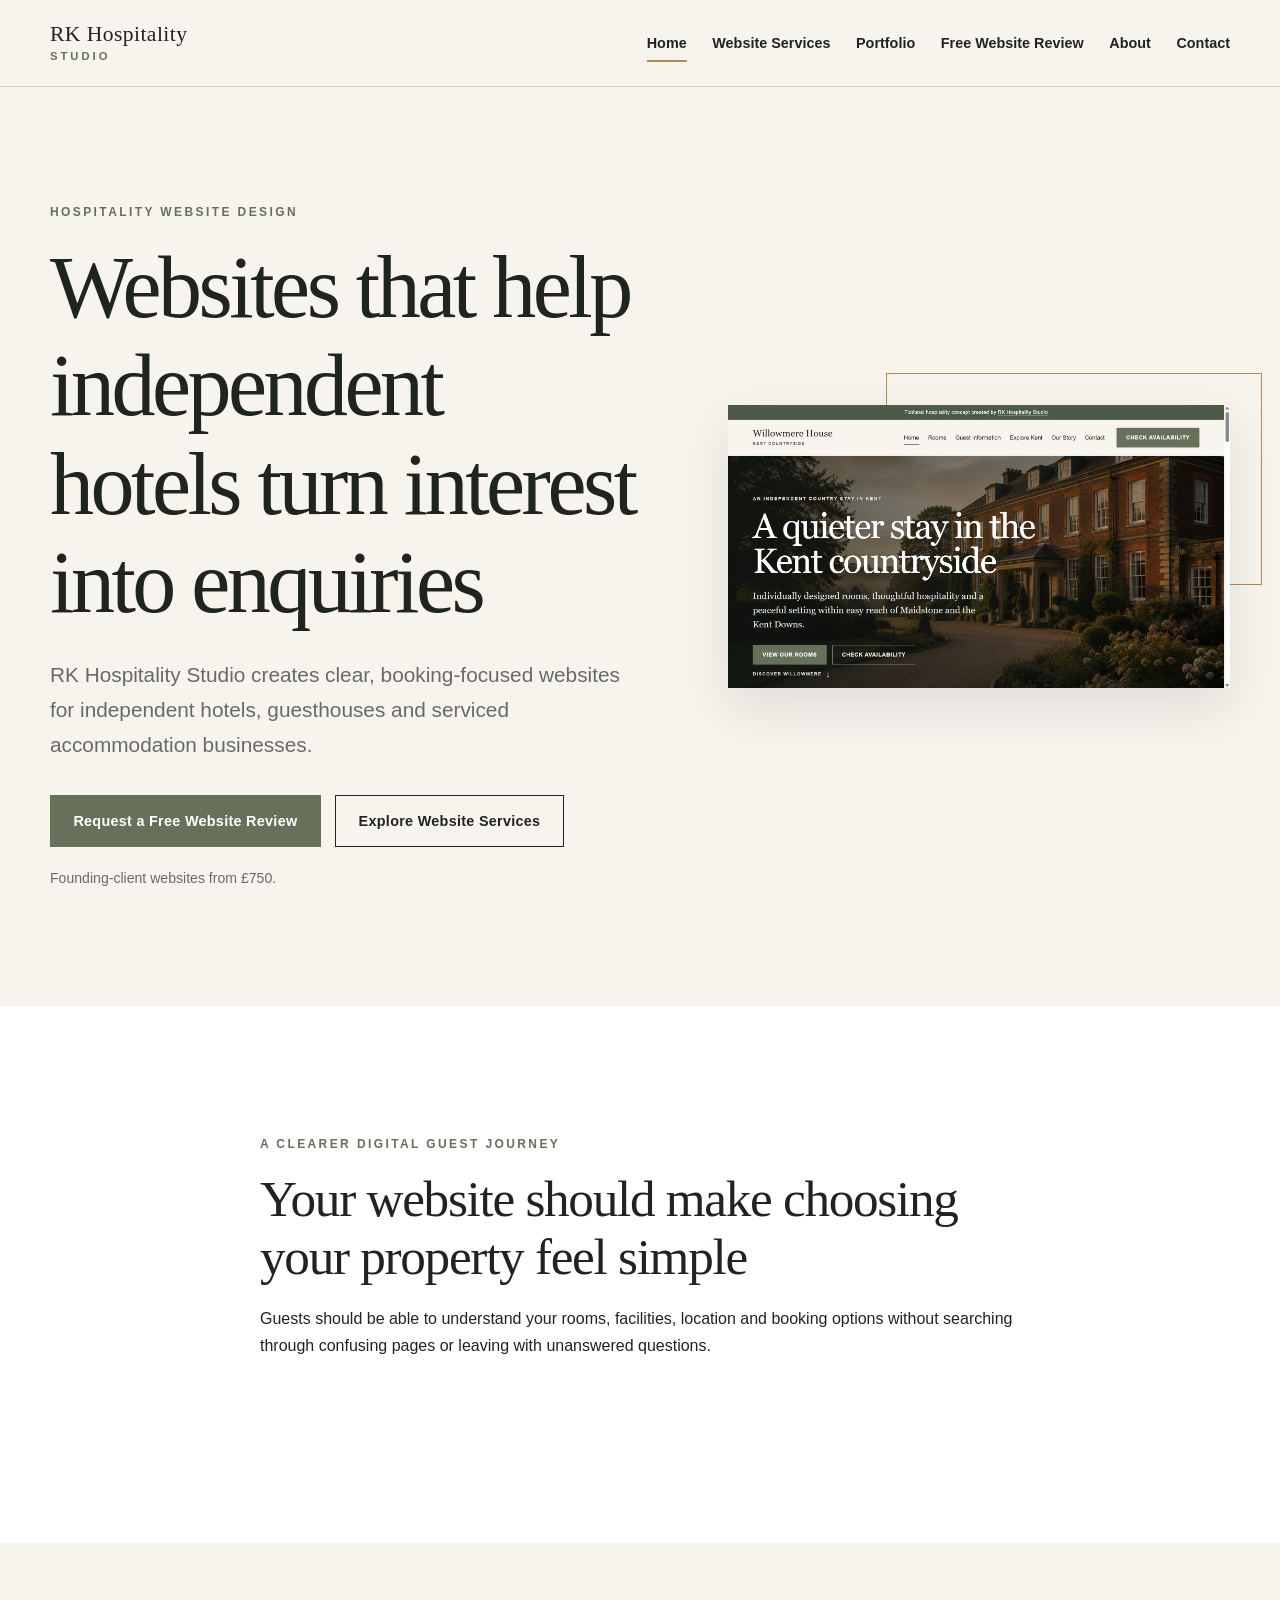
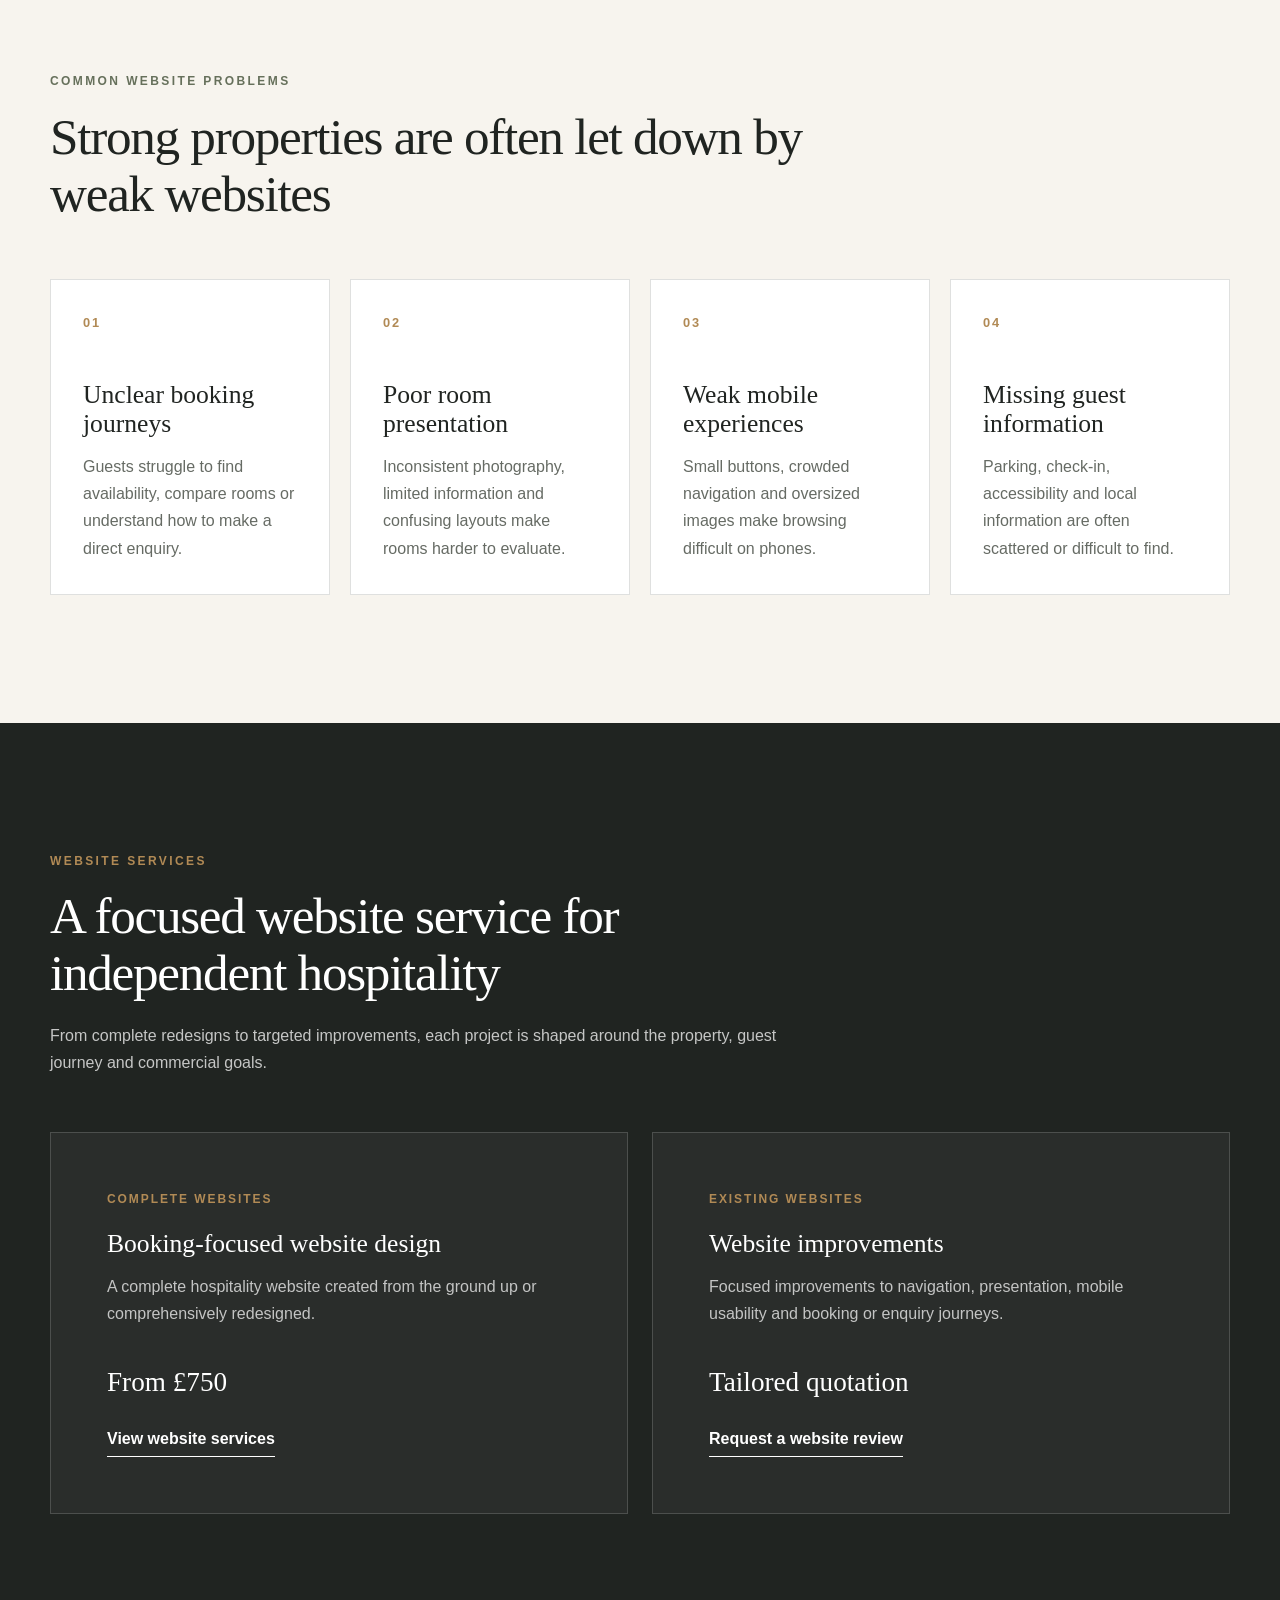
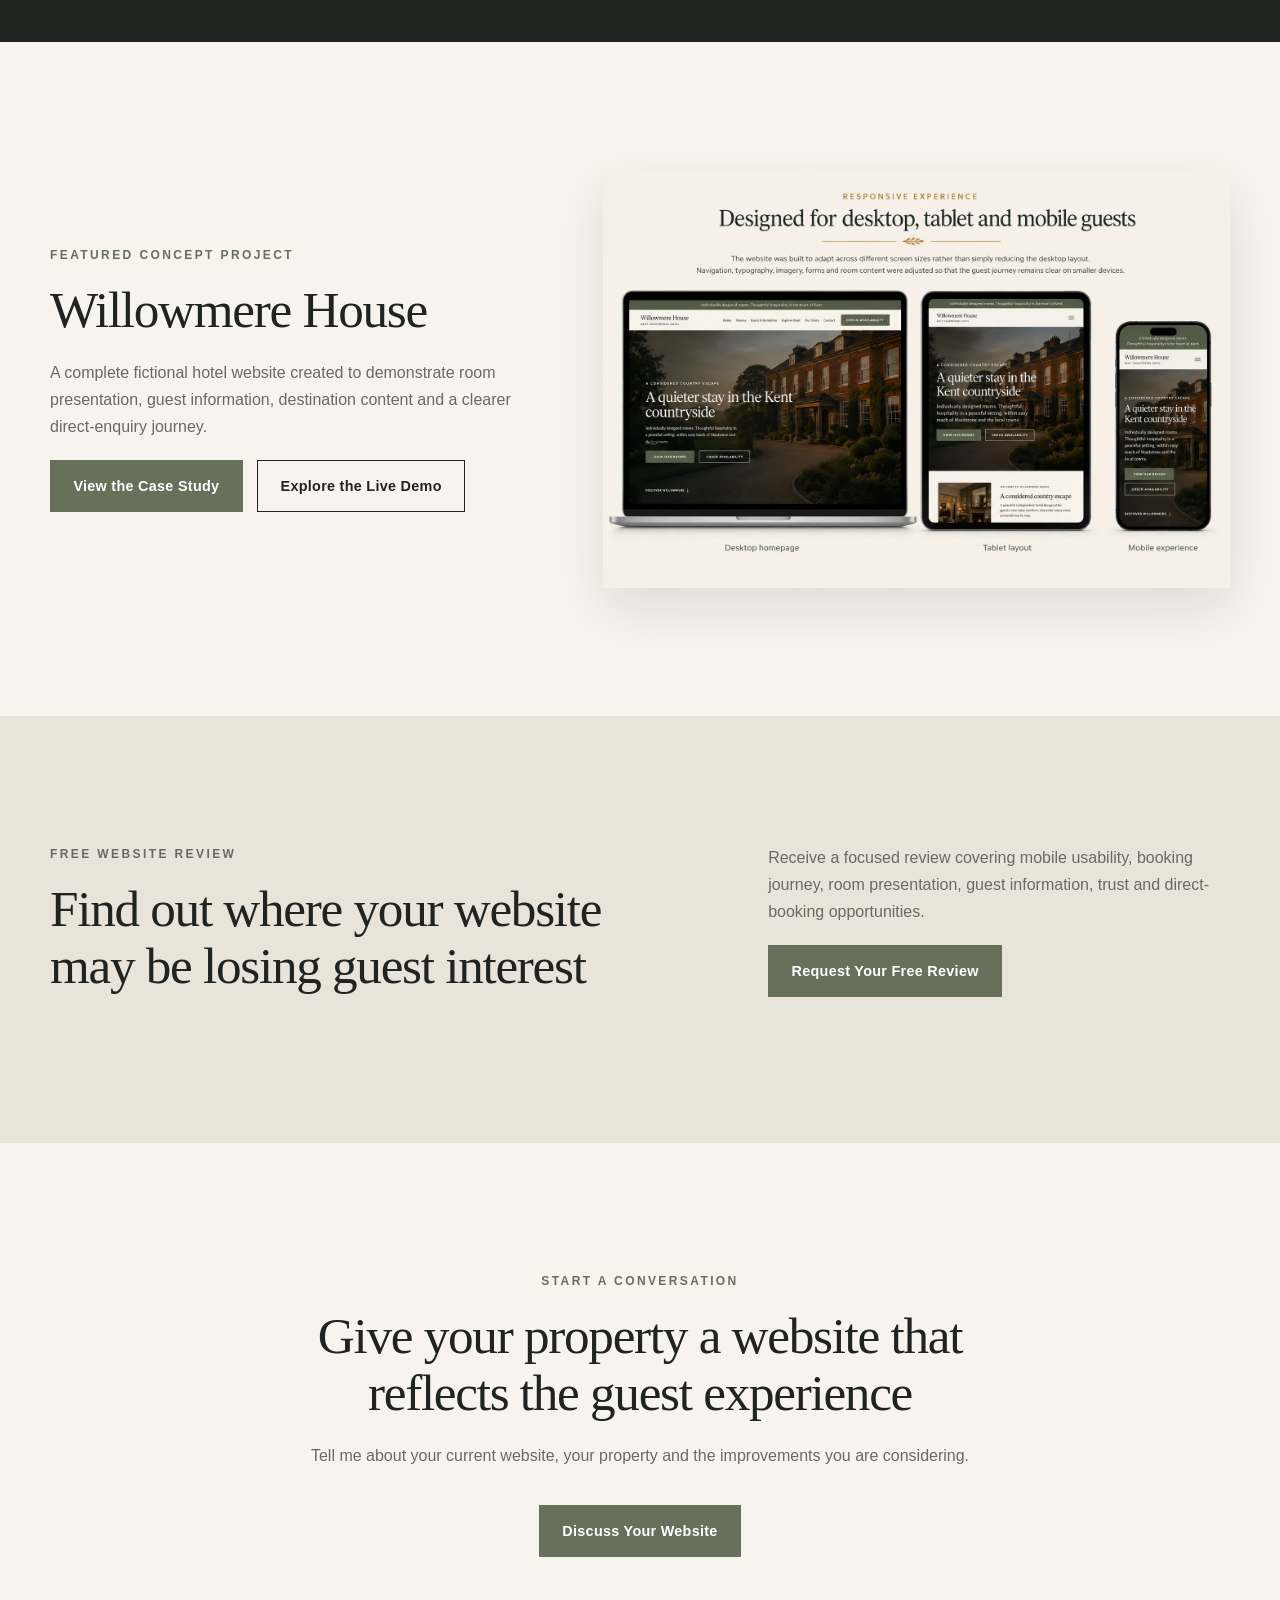
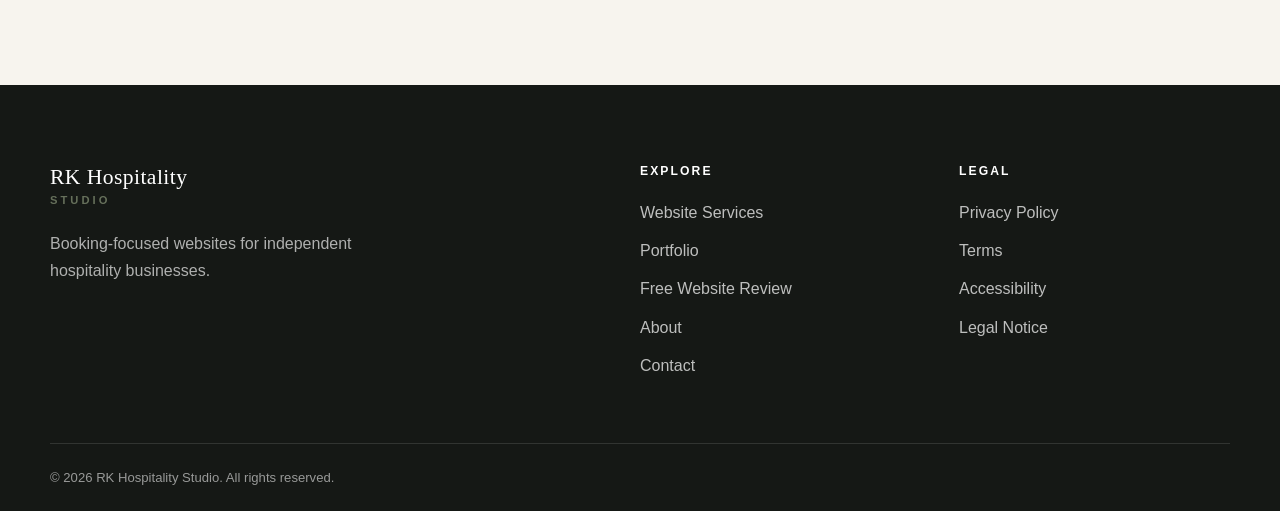
==== index.html @ 581266cf "Initial RK Hospitality Studio website build" ====
<!DOCTYPE html>
<html lang="en-GB">
<head>
    <meta charset="UTF-8">
    <meta
        name="viewport"
        content="width=device-width, initial-scale=1.0"
    >
    <title>
        Hospitality Website Design | RK Hospitality Studio
    </title>
    <meta
        name="description"
        content="Booking-focused website design for independent hotels, guesthouses and serviced accommodation. Hospitality websites from £750."
    >
    <link
        rel="canonical"
        href="https://rkhospitality.studio/"
    >
    <meta property="og:type" content="website">
    <meta
        property="og:title"
        content="Hospitality Website Design | RK Hospitality Studio"
    >
    <meta
        property="og:description"
        content="Booking-focused websites for independent hotels, guesthouses and serviced accommodation."
    >
    <meta
        property="og:url"
        content="https://rkhospitality.studio/"
    >
    <meta
        property="og:site_name"
        content="RK Hospitality Studio"
    >
    <meta
        property="og:image"
        content="https://rkhospitality.studio/images/willowmere-responsive-showcase.webp"
    >
    <meta
        property="og:image:width"
        content="1536"
    >
    <meta
        property="og:image:height"
        content="1024"
    >
    <meta
        property="og:image:alt"
        content="Willowmere House hospitality website displayed across desktop, tablet and mobile devices."
    >
    <meta name="twitter:card" content="summary_large_image">
    <meta
        name="twitter:title"
        content="Hospitality Website Design | RK Hospitality Studio"
    >
    <meta
        name="twitter:description"
        content="Booking-focused websites for independent hotels, guesthouses and serviced accommodation."
    >
    <meta
        name="twitter:image"
        content="https://rkhospitality.studio/images/willowmere-responsive-showcase.webp"
    >
    <script type="application/ld+json">
    {
        "@context": "https://schema.org",
        "@type": "ProfessionalService",
        "@id": "https://rkhospitality.studio/#business",
        "name": "RK Hospitality Studio",
        "url": "https://rkhospitality.studio/",
        "description": "Booking-focused website design for independent hotels, guesthouses and serviced accommodation.",
        "email": "hello@rkhospitality.studio",
        "founder": {
            "@type": "Person",
            "name": "Ryan Kilgariff"
        },
        "areaServed": {
            "@type": "Country",
            "name": "United Kingdom"
        },
        "serviceType": [
            "Hospitality website design",
            "Hospitality website redesign",
            "Website improvements",
            "Website reviews"
        }
    }
    </script>
    <link
        rel="icon"
        href="favicon.svg"
        type="image/svg+xml"
    >
    <link rel="stylesheet" href="css/styles.css">
    <script src="js/main.js" defer></script>
</head>
<body>
    <a class="skip-link" href="#main-content">
        Skip to main content
    </a>
    <header class="site-header">
        <div class="container header-inner">
            <a
                class="brand"
                href="index.html"
                aria-label="RK Hospitality Studio homepage"
            >
                <span class="brand-name">RK Hospitality</span>
                <span class="brand-subtitle">Studio</span>
            </a>
            <button
                class="menu-toggle"
                type="button"
                aria-expanded="false"
                aria-controls="primary-navigation"
                aria-label="Open navigation"
            >
                <span></span>
                <span></span>
                <span></span>
            </button>
            <nav
                class="primary-navigation"
                id="primary-navigation"
                aria-label="Primary navigation"
            >
                <a href="index.html" aria-current="page">Home</a>
                <a href="website-services.html">Website Services</a>
                <a href="portfolio.html">Portfolio</a>
                <a href="free-website-review.html">Free Website Review</a>
                <a href="about.html">About</a>
                <a href="contact.html">Contact</a>
            </nav>
        </div>
    </header>
    <main id="main-content">
        <!-- Hero -->
        <section class="hero">
            <div class="container hero-grid">
                <div class="hero-content">
                    <p class="eyebrow">
                        Hospitality website design
                    </p>
                    <h1>
                        Websites that help independent hotels turn interest into enquiries
                    </h1>
                    <p class="hero-introduction">
                        RK Hospitality Studio creates clear, booking-focused
                        websites for independent hotels, guesthouses and serviced
                        accommodation businesses.
                    </p>
                    <div class="button-group">
                        <a
                            class="button button-primary"
                            href="free-website-review.html"
                        >
                            Request a Free Website Review
                        </a>
                        <a
                            class="button button-secondary"
                            href="website-services.html"
                        >
                            Explore Website Services
                        </a>
                    </div>
                    <p class="hero-note">
                        Founding-client websites from £750.
                    </p>
                </div>
                <div class="hero-visual">
                    <div class="hero-image-frame">
                        <img
                            class="hero-website-image"
                            src="images/willowmere-homepage-desktop.webp"
                            alt="Willowmere House boutique hotel website homepage shown on desktop."
                            width="1440"
                            height="1000"
                            fetchpriority="high"
                            decoding="async"
                        >
                    </div>
                </div>
            </div>
        </section>
        <!-- Positioning -->
        <section class="section section-light">
            <div class="container narrow-container section-heading">
                <p class="eyebrow">
                    A clearer digital guest journey
                </p>
                <h2>
                    Your website should make choosing your property feel simple
                </h2>
                <p>
                    Guests should be able to understand your rooms, facilities,
                    location and booking options without searching through
                    confusing pages or leaving with unanswered questions.
                </p>
            </div>
        </section>
        <!-- Problems -->
        <section class="section">
            <div class="container">
                <div class="section-heading">
                    <p class="eyebrow">Common website problems</p>
                    <h2>
                        Strong properties are often let down by weak websites
                    </h2>
                </div>
                <div class="card-grid">
                    <article class="feature-card">
                        <span class="card-number">01</span>
                        <h3>Unclear booking journeys</h3>
                        <p>
                            Guests struggle to find availability, compare rooms
                            or understand how to make a direct enquiry.
                        </p>
                    </article>
                    <article class="feature-card">
                        <span class="card-number">02</span>
                        <h3>Poor room presentation</h3>
                        <p>
                            Inconsistent photography, limited information and
                            confusing layouts make rooms harder to evaluate.
                        </p>
                    </article>
                    <article class="feature-card">
                        <span class="card-number">03</span>
                        <h3>Weak mobile experiences</h3>
                        <p>
                            Small buttons, crowded navigation and oversized
                            images make browsing difficult on phones.
                        </p>
                    </article>
                    <article class="feature-card">
                        <span class="card-number">04</span>
                        <h3>Missing guest information</h3>
                        <p>
                            Parking, check-in, accessibility and local
                            information are often scattered or difficult to find.
                        </p>
                    </article>
                </div>
            </div>
        </section>
        <!-- Services -->
        <section class="section section-dark">
            <div class="container">
                <div class="section-heading section-heading-light">
                    <p class="eyebrow">Website services</p>
                    <h2>
                        A focused website service for independent hospitality
                    </h2>
                    <p>
                        From complete redesigns to targeted improvements,
                        each project is shaped around the property, guest journey
                        and commercial goals.
                    </p>
                </div>
                <div class="service-grid">
                    <article class="service-card">
                        <p class="service-label">Complete websites</p>
                        <h3>Booking-focused website design</h3>
                        <p>
                            A complete hospitality website created from the
                            ground up or comprehensively redesigned.
                        </p>
                        <p class="price">From £750</p>
                        <a
                            class="text-link"
                            href="website-services.html"
                        >
                            View website services
                        </a>
                    </article>
                    <article class="service-card">
                        <p class="service-label">Existing websites</p>
                        <h3>Website improvements</h3>
                        <p>
                            Focused improvements to navigation, presentation,
                            mobile usability and booking or enquiry journeys.
                        </p>
                        <p class="price">Tailored quotation</p>
                        <a
                            class="text-link"
                            href="free-website-review.html"
                        >
                            Request a website review
                        </a>
                    </article>
                </div>
            </div>
        </section>
        <!-- Portfolio -->
        <section class="section">
            <div class="container portfolio-grid">
                <div class="portfolio-content">
                    <p class="eyebrow">Featured concept project</p>
                    <h2>Willowmere House</h2>
                    <p>
                        A complete fictional hotel website created to demonstrate
                        room presentation, guest information, destination content
                        and a clearer direct-enquiry journey.
                    </p>
                    <div class="button-group">
                        <a
                            class="button button-primary"
                            href="willowmere-house.html"
                        >
                            View the Case Study
                        </a>
                        <a
                            class="button button-secondary"
                            href="https://demo.rkhospitality.studio"
                            target="_blank"
                            rel="noopener"
                        >
                            Explore the Live Demo
                        </a>
                    </div>
                </div>
                <div class="portfolio-visual">
                    <a
                        class="showcase-image-link"
                        href="willowmere-house.html"
                        aria-label="View the Willowmere House case study"
                    >
                        <img
                            class="showcase-image"
                            src="images/willowmere-responsive-showcase.webp"
                            alt="Willowmere House website displayed across desktop, tablet and mobile devices."
                            width="1536"
                            height="1024"
                            loading="lazy"
                            decoding="async"
                        >
                    </a>
                </div>
            </div>
        </section>
        <!-- Free Review -->
        <section class="section section-stone">
            <div class="container review-grid">
                <div>
                    <p class="eyebrow">Free website review</p>

                    <h2>
                        Find out where your website may be losing guest interest
                    </h2>
                </div>
                <div>
                    <p>
                        Receive a focused review covering mobile usability,
                        booking journey, room presentation, guest information,
                        trust and direct-booking opportunities.
                    </p>
                    <a
                        class="button button-primary"
                        href="free-website-review.html"
                    >
                        Request Your Free Review
                    </a>
                </div>
            </div>
        </section>
        <!-- Final CTA -->
        <section class="section final-cta">
            <div class="container narrow-container">
                <p class="eyebrow">Start a conversation</p>
                <h2>
                    Give your property a website that reflects the guest experience
                </h2>
                <p>
                    Tell me about your current website, your property and the
                    improvements you are considering.
                </p>
                <a
                    class="button button-primary"
                    href="contact.html"
                >
                    Discuss Your Website
                </a>
            </div>
        </section>
    </main>
    <footer class="site-footer">
        <div class="container footer-grid">
            <div>
                <a class="brand footer-brand" href="index.html">
                    <span class="brand-name">RK Hospitality</span>
                    <span class="brand-subtitle">Studio</span>
                </a>
                <p class="footer-description">
                    Booking-focused websites for independent hospitality
                    businesses.
                </p>
            </div>
            <div>
                <h2 class="footer-heading">Explore</h2>
                <nav class="footer-navigation" aria-label="Footer navigation">
                    <a href="website-services.html">Website Services</a>
                    <a href="portfolio.html">Portfolio</a>
                    <a href="free-website-review.html">Free Website Review</a>
                    <a href="about.html">About</a>
                    <a href="contact.html">Contact</a>
                </nav>
            </div>
            <div>
                <h2 class="footer-heading">Legal</h2>
                <nav class="footer-navigation" aria-label="Legal navigation">
                    <a href="privacy-policy.html">Privacy Policy</a>
                    <a href="terms.html">Terms</a>
                    <a href="accessibility.html">Accessibility</a>
                    <a href="legal-notice.html">Legal Notice</a>
                </nav>
            </div>
        </div>
        <div class="container footer-bottom">
            <p>
                &copy; <span id="current-year"></span>
                RK Hospitality Studio. All rights reserved.
            </p>
        </div>
    </footer>
</body>
</html>
---- css/styles.css ----
/* --------------------------------------------------
   Design tokens
-------------------------------------------------- */
:root {
    --colour-ivory: #f7f4ee;
    --colour-stone: #e9e4da;
    --colour-charcoal: #202421;
    --colour-charcoal-dark: #151815;
    --colour-olive: #66705b;
    --colour-olive-dark: #4f5847;
    --colour-olive-soft: #8b927e;
    --colour-brass: #b18a55;
    --colour-white: #ffffff;
    --colour-text-muted: #666b64;
    --colour-border: rgba(32, 36, 33, 0.14);
    --font-heading: Georgia, "Times New Roman", serif;
    --font-body: Arial, Helvetica, sans-serif;
    --container-width: 1180px;
    --container-narrow: 760px;
    --shadow-soft: 0 20px 50px rgba(21, 24, 21, 0.1);
    --transition: 180ms ease;
}
/* --------------------------------------------------
   Reset
-------------------------------------------------- */
*,
*::before,
*::after {
    box-sizing: border-box;
}
html {
    scroll-behavior: smooth;
}
body {
    margin: 0;
    background: var(--colour-ivory);
    color: var(--colour-charcoal);
    font-family: var(--font-body);
    font-size: 1rem;
    line-height: 1.7;
}
body.menu-open {
    overflow: hidden;
}
img {
    display: block;
    max-width: 100%;
}
a {
    color: inherit;
}
button,
input,
textarea,
select {
    font: inherit;
}
h1,
h2,
h3,
p {
    margin-top: 0;
}
h1,
h2,
h3 {
    font-family: var(--font-heading);
    font-weight: 400;
    line-height: 1.12;
}
h1 {
    max-width: 800px;
    margin-bottom: 1.5rem;
    font-size: clamp(2.75rem, 7vw, 5.5rem);
    letter-spacing: -0.04em;
}
h2 {
    margin-bottom: 1.25rem;
    font-size: clamp(2.1rem, 4vw, 3.65rem);
    letter-spacing: -0.025em;
}
h3 {
    margin-bottom: 0.9rem;
    font-size: clamp(1.45rem, 2vw, 2rem);
}
p {
    margin-bottom: 1.25rem;
}
:focus-visible {
    outline: 3px solid var(--colour-brass);
    outline-offset: 4px;
}
/* --------------------------------------------------
   Layout
-------------------------------------------------- */
.container {
    width: min(calc(100% - 2.5rem), var(--container-width));
    margin-inline: auto;
}
.narrow-container {
    max-width: var(--container-narrow);
}
.section {
    padding-block: clamp(5rem, 10vw, 9rem);
}
.section-light {
    background: var(--colour-white);
}
.section-stone {
    background: var(--colour-stone);
}
.section-dark {
    background: var(--colour-charcoal);
    color: var(--colour-white);
}
.section-heading {
    max-width: 760px;
    margin-bottom: 3.5rem;
}
.section-heading-light p {
    color: rgba(255, 255, 255, 0.74);
}
/* --------------------------------------------------
   Accessibility
-------------------------------------------------- */
.skip-link {
    position: fixed;
    top: 1rem;
    left: 1rem;
    z-index: 2000;
    padding: 0.8rem 1rem;
    background: var(--colour-charcoal);
    color: var(--colour-white);
    text-decoration: none;
    transform: translateY(-160%);
}
.skip-link:focus {
    transform: translateY(0);
}
/* --------------------------------------------------
   Header
-------------------------------------------------- */
.site-header {
    position: sticky;
    top: 0;
    z-index: 1000;
    border-bottom: 1px solid var(--colour-border);
    background: rgba(247, 244, 238, 0.95);
    backdrop-filter: blur(12px);
}
.header-inner {
    min-height: 86px;
    display: flex;
    align-items: center;
    justify-content: space-between;
    gap: 2rem;
}
.brand {
    display: inline-flex;
    flex-direction: column;
    color: var(--colour-charcoal);
    line-height: 1;
    text-decoration: none;
}
.brand-name {
    font-family: var(--font-heading);
    font-size: 1.35rem;
    letter-spacing: 0.02em;
}
.brand-subtitle {
    margin-top: 0.38rem;
    color: var(--colour-olive);
    font-size: 0.7rem;
    font-weight: 700;
    letter-spacing: 0.27em;
    text-transform: uppercase;
}
.primary-navigation {
    display: flex;
    align-items: center;
    gap: 1.6rem;
}
.primary-navigation a {
    position: relative;
    font-size: 0.9rem;
    font-weight: 700;
    text-decoration: none;
}
.primary-navigation a::after {
    position: absolute;
    right: 0;
    bottom: -0.45rem;
    left: 0;
    height: 2px;
    background: var(--colour-brass);
    content: "";
    transform: scaleX(0);
    transform-origin: right;
    transition: transform var(--transition);
}
.primary-navigation a:hover::after,
.primary-navigation a[aria-current="page"]::after {
    transform: scaleX(1);
    transform-origin: left;
}
.menu-toggle {
    display: none;
    width: 48px;
    height: 48px;
    padding: 0;
    border: 1px solid var(--colour-border);
    background: transparent;
    cursor: pointer;
}
.menu-toggle span {
    display: block;
    width: 22px;
    height: 2px;
    margin: 5px auto;
    background: var(--colour-charcoal);
    transition: transform var(--transition), opacity var(--transition);
}
/* --------------------------------------------------
   Buttons and links
-------------------------------------------------- */
.button-group {
    display: flex;
    flex-wrap: wrap;
    gap: 0.9rem;
}
.button {
    display: inline-flex;
    min-height: 52px;
    align-items: center;
    justify-content: center;
    padding: 0.8rem 1.4rem;
    border: 1px solid transparent;
    font-size: 0.9rem;
    font-weight: 700;
    letter-spacing: 0.02em;
    text-align: center;
    text-decoration: none;
    transition:
        background var(--transition),
        border-color var(--transition),
        color var(--transition),
        transform var(--transition);
}
.button:hover {
    transform: translateY(-2px);
}
.button-primary {
    background: var(--colour-olive);
    color: var(--colour-white);
}
.button-primary:hover {
    background: var(--colour-olive-dark);
}
.button-secondary {
    border-color: var(--colour-charcoal);
    color: var(--colour-charcoal);
}
.button-secondary:hover {
    background: var(--colour-charcoal);
    color: var(--colour-white);
}
.text-link {
    display: inline-flex;
    padding-bottom: 0.2rem;
    border-bottom: 1px solid currentColor;
    font-weight: 700;
    text-decoration: none;
}
/* --------------------------------------------------
   Common components
-------------------------------------------------- */
.eyebrow {
    margin-bottom: 1rem;
    color: var(--colour-olive);
    font-size: 0.75rem;
    font-weight: 700;
    letter-spacing: 0.2em;
    text-transform: uppercase;
}
.section-dark .eyebrow {
    color: var(--colour-brass);
}
/* --------------------------------------------------
   Hero
-------------------------------------------------- */
.hero {
    padding-block: clamp(4rem, 9vw, 8rem);
    overflow: hidden;
}
.hero-grid {
    display: grid;
    grid-template-columns: minmax(0, 1.08fr) minmax(340px, 0.92fr);
    align-items: center;
    gap: clamp(3rem, 7vw, 7rem);
}
.hero-introduction {
    max-width: 680px;
    margin-bottom: 2rem;
    color: var(--colour-text-muted);
    font-size: clamp(1.08rem, 2vw, 1.3rem);
}
.hero-note {
    margin-top: 1.25rem;
    margin-bottom: 0;
    color: var(--colour-text-muted);
    font-size: 0.88rem;
}
.hero-visual {
    position: relative;
}
.hero-visual::before {
    position: absolute;
    top: -2rem;
    right: -2rem;
    width: 75%;
    height: 75%;
    border: 1px solid var(--colour-brass);
    content: "";
}
/* --------------------------------------------------
   Cards
-------------------------------------------------- */
.card-grid {
    display: grid;
    grid-template-columns: repeat(4, minmax(0, 1fr));
    gap: 1.25rem;
}
.feature-card {
    min-height: 290px;
    padding: 2rem;
    border: 1px solid var(--colour-border);
    background: var(--colour-white);
}
.card-number {
    display: block;
    margin-bottom: 3rem;
    color: var(--colour-brass);
    font-size: 0.8rem;
    font-weight: 700;
    letter-spacing: 0.15em;
}
.feature-card p {
    margin-bottom: 0;
    color: var(--colour-text-muted);
}
/* --------------------------------------------------
   Services
-------------------------------------------------- */
.service-grid {
    display: grid;
    grid-template-columns: repeat(2, minmax(0, 1fr));
    gap: 1.5rem;
}
.service-card {
    padding: clamp(2rem, 5vw, 3.5rem);
    border: 1px solid rgba(255, 255, 255, 0.16);
    background: rgba(255, 255, 255, 0.045);
}
.service-card p {
    color: rgba(255, 255, 255, 0.72);
}
.service-label {
    color: var(--colour-brass) !important;
    font-size: 0.75rem;
    font-weight: 700;
    letter-spacing: 0.16em;
    text-transform: uppercase;
}
.service-card .price {
    margin-top: 2rem;
    color: var(--colour-white);
    font-family: var(--font-heading);
    font-size: 1.7rem;
}
.service-card .text-link {
    color: var(--colour-white);
}
/* --------------------------------------------------
   Portfolio
-------------------------------------------------- */
.portfolio-grid {
    display: grid;
    grid-template-columns: 0.85fr 1.15fr;
    align-items: center;
    gap: clamp(3rem, 7vw, 7rem);
}
.portfolio-content p:not(.eyebrow) {
    color: var(--colour-text-muted);
} 
/* --------------------------------------------------
   Review and CTA
-------------------------------------------------- */
.review-grid {
    display: grid;
    grid-template-columns: 1fr 0.75fr;
    align-items: start;
    gap: clamp(3rem, 8vw, 8rem);
}
.review-grid p {
    color: var(--colour-text-muted);
}
.final-cta {
    text-align: center;
}
.final-cta p:not(.eyebrow) {
    color: var(--colour-text-muted);
}
.final-cta .button {
    margin-top: 1rem;
}
/* --------------------------------------------------
   Footer
-------------------------------------------------- */
.site-footer {
    padding-top: 5rem;
    background: var(--colour-charcoal-dark);
    color: var(--colour-white);
}
.footer-grid {
    display: grid;
    grid-template-columns: 1.4fr 0.7fr 0.7fr;
    gap: 3rem;
}
.footer-brand {
    color: var(--colour-white);
}
.footer-description {
    max-width: 360px;
    margin-top: 1.5rem;
    color: rgba(255, 255, 255, 0.66);
}
.footer-heading {
    margin-bottom: 1.25rem;
    font-family: var(--font-body);
    font-size: 0.76rem;
    font-weight: 700;
    letter-spacing: 0.17em;
    text-transform: uppercase;
}
.footer-navigation {
    display: flex;
    flex-direction: column;
    gap: 0.7rem;
}
.footer-navigation a {
    color: rgba(255, 255, 255, 0.72);
    text-decoration: none;
}
.footer-navigation a:hover {
    color: var(--colour-white);
}
.footer-bottom {
    margin-top: 4rem;
    padding-block: 1.4rem;
    border-top: 1px solid rgba(255, 255, 255, 0.12);
}
.footer-bottom p {
    margin: 0;
    color: rgba(255, 255, 255, 0.56);
    font-size: 0.82rem;
}
/* --------------------------------------------------
   Internal page hero
-------------------------------------------------- */
.page-hero {
    padding-block: clamp(5rem, 10vw, 9rem);
    background:
        linear-gradient(
            120deg,
            var(--colour-ivory) 0%,
            var(--colour-ivory) 68%,
            var(--colour-stone) 68%,
            var(--colour-stone) 100%
        );
}
.page-hero-grid {
    display: grid;
    grid-template-columns: minmax(0, 1.15fr) minmax(300px, 0.55fr);
    align-items: center;
    gap: clamp(3rem, 8vw, 8rem);
}
.page-hero-introduction {
    max-width: 720px;
    margin-bottom: 2rem;
    color: var(--colour-text-muted);
    font-size: clamp(1.08rem, 2vw, 1.3rem);
}
.page-hero-panel {
    padding: clamp(2rem, 5vw, 3.5rem);
    border-top: 4px solid var(--colour-brass);
    background: var(--colour-charcoal);
    box-shadow: var(--shadow-soft);
    color: var(--colour-white);
}
.page-hero-panel p {
    color: rgba(255, 255, 255, 0.72);
}
.panel-label {
    margin-bottom: 1.5rem;
    color: var(--colour-brass) !important;
    font-size: 0.75rem;
    font-weight: 700;
    letter-spacing: 0.17em;
    text-transform: uppercase;
}
.panel-price {
    margin-bottom: 1.3rem;
    color: var(--colour-white) !important;
    font-family: var(--font-heading);
    font-size: clamp(2.8rem, 6vw, 4.5rem);
    line-height: 1;
}
/* --------------------------------------------------
   Service detail cards
-------------------------------------------------- */
.service-detail-grid {
    display: grid;
    grid-template-columns: repeat(3, minmax(0, 1fr));
    gap: 1.25rem;
}
.service-detail-card {
    min-height: 310px;
    padding: 2rem;
    border: 1px solid var(--colour-border);
    background: var(--colour-ivory);
}
.service-detail-card p {
    margin-bottom: 0;
    color: var(--colour-text-muted);
}
/* --------------------------------------------------
   Two-column content
-------------------------------------------------- */
.two-column-layout {
    display: grid;
    grid-template-columns: minmax(0, 0.85fr) minmax(0, 1.15fr);
    align-items: start;
    gap: clamp(3rem, 8vw, 8rem);
}
/* --------------------------------------------------
   Check list
-------------------------------------------------- */
.check-list {
    border-top: 1px solid var(--colour-border);
}
.check-list-item {
    display: grid;
    grid-template-columns: 32px 1fr;
    gap: 1rem;
    padding-block: 1.15rem;
    border-bottom: 1px solid var(--colour-border);
}
.check-list-item span {
    color: var(--colour-olive);
    font-weight: 700;
}
.check-list-item p {
    margin: 0;
}
/* --------------------------------------------------
   Website improvements
-------------------------------------------------- */
.improvement-panel {
    padding: clamp(2rem, 5vw, 3.5rem);
    background: var(--colour-white);
    box-shadow: var(--shadow-soft);
}
.plain-list {
    margin: 1.5rem 0;
    padding-left: 1.25rem;
}
.plain-list li {
    margin-bottom: 0.75rem;
}
.small-note {
    margin-bottom: 0;
    color: var(--colour-text-muted);
    font-size: 0.9rem;
}
/* --------------------------------------------------
   Additional services
-------------------------------------------------- */
.additional-services-grid {
    display: grid;
    grid-template-columns: repeat(2, minmax(0, 1fr));
    gap: 1rem;
}
.additional-services-grid article {
    padding: 1.75rem;
    border: 1px solid rgba(255, 255, 255, 0.14);
    background: rgba(255, 255, 255, 0.04);
}
.additional-services-grid h3 {
    font-size: 1.45rem;
}
.additional-services-grid p {
    margin-bottom: 0;
    color: rgba(255, 255, 255, 0.7);
}
/* --------------------------------------------------
   Process
-------------------------------------------------- */
.process-grid {
    display: grid;
    grid-template-columns: repeat(5, minmax(0, 1fr));
    gap: 1px;
    background: var(--colour-border);
}
.process-step {
    min-height: 300px;
    padding: 2rem 1.5rem;
    background: var(--colour-ivory);
}
.process-number {
    display: block;
    margin-bottom: 3rem;
    color: var(--colour-brass);
    font-size: 0.78rem;
    font-weight: 700;
    letter-spacing: 0.15em;
}
.process-step p {
    margin-bottom: 0;
    color: var(--colour-text-muted);
}
/* --------------------------------------------------
   Portfolio page
-------------------------------------------------- */
.portfolio-page-hero {
    text-align: center;
}
.featured-project {
    display: grid;
    grid-template-columns: minmax(0, 1.15fr) minmax(360px, 0.85fr);
    align-items: center;
    gap: clamp(3rem, 7vw, 7rem);
}
.featured-project-summary {
    color: var(--colour-charcoal);
    font-family: var(--font-heading);
    font-size: 1.45rem;
    line-height: 1.45;
}
.featured-project-content > p:not(.eyebrow):not(.featured-project-summary) {
    color: var(--colour-text-muted);
}
.project-details {
    margin-block: 2.5rem;
    border-top: 1px solid var(--colour-border);
}
.project-details > div {
    display: grid;
    grid-template-columns: 130px 1fr;
    gap: 1rem;
    padding-block: 1rem;
    border-bottom: 1px solid var(--colour-border);
}
.project-details span {
    color: var(--colour-text-muted);
    font-size: 0.78rem;
    font-weight: 700;
    letter-spacing: 0.08em;
    text-transform: uppercase;
}
.project-details p {
    margin: 0;
}
.portfolio-feature-grid {
    display: grid;
    grid-template-columns: repeat(4, minmax(0, 1fr));
    gap: 1.25rem;
}
.portfolio-feature-grid article {
    min-height: 290px;
    padding: 2rem;
    border: 1px solid var(--colour-border);
    background: var(--colour-white);
}
.portfolio-feature-grid p {
    margin-bottom: 0;
    color: var(--colour-text-muted);
}
.portfolio-development,
.portfolio-cta {
    display: grid;
    grid-template-columns: minmax(0, 0.9fr) minmax(0, 1.1fr);
    gap: clamp(3rem, 8vw, 8rem);
}
.portfolio-development p {
    color: var(--colour-text-muted);
}
.portfolio-cta {
    align-items: center;
}
.portfolio-cta p:not(.eyebrow) {
    color: rgba(255, 255, 255, 0.72);
}
.button-light {
    border-color: rgba(255, 255, 255, 0.7);
    color: var(--colour-white);
}
.button-light:hover {
    background: var(--colour-white);
    color: var(--colour-charcoal);
}
/* --------------------------------------------------
   Willowmere House case study
-------------------------------------------------- */
.case-study-hero {
    padding-block: clamp(5rem, 10vw, 9rem);
    background:
        linear-gradient(
            120deg,
            var(--colour-ivory) 0%,
            var(--colour-ivory) 70%,
            var(--colour-stone) 70%,
            var(--colour-stone) 100%
        );
}
.case-study-hero-grid {
    display: grid;
    grid-template-columns: minmax(0, 1.1fr) minmax(320px, 0.6fr);
    align-items: center;
    gap: clamp(3rem, 8vw, 8rem);
}
.case-study-introduction {
    max-width: 720px;
    margin-bottom: 2rem;
    color: var(--colour-text-muted);
    font-size: clamp(1.1rem, 2vw, 1.35rem);
}
.case-study-summary {
    padding: clamp(2rem, 5vw, 3.5rem);
    border-top: 4px solid var(--colour-brass);
    background: var(--colour-charcoal);
    box-shadow: var(--shadow-soft);
    color: var(--colour-white);
}
.case-study-summary > div {
    padding-block: 1rem;
    border-bottom: 1px solid rgba(255, 255, 255, 0.14);
}
.case-study-summary > div:last-child {
    border-bottom: 0;
}
.case-study-summary span {
    display: block;
    margin-bottom: 0.35rem;
    color: var(--colour-brass);
    font-size: 0.72rem;
    font-weight: 700;
    letter-spacing: 0.13em;
    text-transform: uppercase;
}
.case-study-summary p {
    margin: 0;
    color: rgba(255, 255, 255, 0.78);
}
.case-study-showcase-placeholder {
    min-height: 680px;
    display: grid;
    place-items: center;
    padding: 2rem;
    background:
        linear-gradient(
            145deg,
            rgba(102, 112, 91, 0.82),
            rgba(32, 36, 33, 0.96)
        );
    box-shadow: var(--shadow-soft);
    color: rgba(255, 255, 255, 0.82);
    text-align: center;
}
.case-study-two-column {
    display: grid;
    grid-template-columns: minmax(0, 0.85fr) minmax(0, 1.15fr);
    gap: clamp(3rem, 8vw, 8rem);
}
.case-study-two-column p {
    color: var(--colour-text-muted);
}
.section-dark .case-study-two-column p {
    color: rgba(255, 255, 255, 0.72);
}
.case-study-list {
    border-top: 1px solid var(--colour-border);
}
.case-study-list > div {
    display: grid;
    grid-template-columns: 42px 1fr;
    gap: 1rem;
    padding-block: 1.2rem;
    border-bottom: 1px solid var(--colour-border);
}
.case-study-list span {
    color: var(--colour-brass);
    font-size: 0.8rem;
    font-weight: 700;
}
.case-study-list p {
    margin: 0;
}
.case-study-card-grid {
    display: grid;
    grid-template-columns: repeat(3, minmax(0, 1fr));
    gap: 1.25rem;
}
.case-study-card-grid article {
    min-height: 300px;
    padding: 2rem;
    border: 1px solid var(--colour-border);
    background: var(--colour-white);
}
.case-study-card-grid p {
    margin-bottom: 0;
    color: var(--colour-text-muted);
}
.journey-grid {
    display: grid;
    grid-template-columns: repeat(4, minmax(0, 1fr));
    gap: 1px;
    background: rgba(255, 255, 255, 0.14);
}
.journey-grid article {
    min-height: 280px;
    padding: 2rem;
    background: var(--colour-charcoal);
}
.journey-grid span {
    display: block;
    margin-bottom: 3rem;
    color: var(--colour-brass);
    font-size: 0.8rem;
    font-weight: 700;
}
.journey-grid p {
    margin-bottom: 0;
    color: rgba(255, 255, 255, 0.7);
}
.website-structure-list {
    border-top: 1px solid var(--colour-border);
}
.website-structure-list > div {
    display: grid;
    grid-template-columns: 170px 1fr;
    gap: 1rem;
    padding-block: 1.2rem;
    border-bottom: 1px solid var(--colour-border);
}
.website-structure-list span {
    font-family: var(--font-heading);
    font-size: 1.25rem;
}
.website-structure-list p {
    margin: 0;
}
.case-study-feature-grid {
    display: grid;
    grid-template-columns: minmax(0, 1.1fr) minmax(0, 0.9fr);
    align-items: center;
    gap: clamp(3rem, 8vw, 8rem);
}
.case-study-feature-reverse {
    grid-template-columns: minmax(0, 0.9fr) minmax(0, 1.1fr);
}
.case-study-feature-grid p:not(.eyebrow) {
    color: var(--colour-text-muted);
}
.responsive-feature-grid {
    display: grid;
    grid-template-columns: repeat(4, minmax(0, 1fr));
    gap: 1.25rem;
    margin-top: 2rem;
}
.responsive-feature-grid article {
    padding: 1.75rem;
    border: 1px solid var(--colour-border);
    background: var(--colour-white);
}
.responsive-feature-grid h3 {
    font-size: 1.35rem;
}
.responsive-feature-grid p {
    margin-bottom: 0;
    color: var(--colour-text-muted);
}
.outcome-grid {
    display: grid;
    grid-template-columns: repeat(4, minmax(0, 1fr));
    gap: 1.25rem;
}
.outcome-grid article {
    padding: 2rem;
    border-top: 3px solid var(--colour-brass);
    background: var(--colour-white);
}
.outcome-grid strong {
    display: block;
    margin-bottom: 1rem;
    font-family: var(--font-heading);
    font-size: clamp(2.5rem, 5vw, 4.5rem);
    font-weight: 400;
}
.outcome-grid p {
    margin: 0;
    color: var(--colour-text-muted);
}
.concept-disclaimer {
    text-align: center;
}
.concept-disclaimer p:not(.eyebrow) {
    color: var(--colour-text-muted);
}
.case-study-final-cta {
    display: grid;
    grid-template-columns: minmax(0, 1fr) auto;
    align-items: center;
    gap: clamp(3rem, 8vw, 8rem);
}
.case-study-final-cta p:not(.eyebrow) {
    color: rgba(255, 255, 255, 0.72);
}
/* --------------------------------------------------
   Free website review page
-------------------------------------------------- */
.review-page-hero {
    padding-block: clamp(5rem, 10vw, 9rem);
    background:
        linear-gradient(
            120deg,
            var(--colour-ivory) 0%,
            var(--colour-ivory) 69%,
            var(--colour-stone) 69%,
            var(--colour-stone) 100%
        );
}
.review-page-hero-grid {
    display: grid;
    grid-template-columns: minmax(0, 1.1fr) minmax(320px, 0.65fr);
    align-items: center;
    gap: clamp(3rem, 8vw, 8rem);
}
.review-page-introduction {
    max-width: 720px;
    margin-bottom: 2rem;
    color: var(--colour-text-muted);
    font-size: clamp(1.1rem, 2vw, 1.35rem);
}
.review-benefit-list {
    display: flex;
    flex-wrap: wrap;
    gap: 1rem 1.5rem;
}
.review-benefit-list > div {
    display: flex;
    align-items: center;
    gap: 0.6rem;
}
.review-benefit-list span {
    color: var(--colour-olive);
    font-weight: 700;
}
.review-benefit-list p {
    margin: 0;
    color: var(--colour-text-muted);
    font-size: 0.9rem;
}
.review-hero-panel {
    padding: clamp(2rem, 5vw, 3.5rem);
    border-top: 4px solid var(--colour-brass);
    background: var(--colour-charcoal);
    box-shadow: var(--shadow-soft);
    color: var(--colour-white);
}
.review-hero-panel h2 {
    font-size: clamp(2rem, 4vw, 3rem);
}
.review-hero-panel p:not(.panel-label) {
    color: rgba(255, 255, 255, 0.72);
}
.review-area-grid {
    display: grid;
    grid-template-columns: repeat(3, minmax(0, 1fr));
    gap: 1.25rem;
}
.review-area-grid article {
    min-height: 310px;
    padding: 2rem;
    border: 1px solid var(--colour-border);
    background: var(--colour-ivory);
}
.review-area-grid p {
    margin-bottom: 0;
    color: var(--colour-text-muted);
}
.review-delivery-grid {
    display: grid;
    grid-template-columns: minmax(0, 0.8fr) minmax(0, 1.2fr);
    gap: clamp(3rem, 8vw, 8rem);
}
.review-delivery-grid > div:first-child p:not(.eyebrow) {
    color: var(--colour-text-muted);
}
.review-delivery-list {
    border-top: 1px solid var(--colour-border);
}
.review-delivery-list > div {
    display: grid;
    grid-template-columns: 42px 1fr;
    gap: 1rem;
    padding-block: 1.4rem;
    border-bottom: 1px solid var(--colour-border);
}
.review-delivery-list > div > span {
    color: var(--colour-brass);
    font-size: 0.8rem;
    font-weight: 700;
}
.review-delivery-list h3 {
    margin-bottom: 0.4rem;
    font-size: 1.45rem;
}
.review-delivery-list p {
    margin: 0;
    color: var(--colour-text-muted);
}
.review-audience-grid {
    display: grid;
    grid-template-columns: repeat(4, minmax(0, 1fr));
    gap: 1.25rem;
}
.review-audience-grid article {
    padding: 2rem;
    border-top: 3px solid var(--colour-brass);
    background: var(--colour-white);
}
.review-audience-grid p {
    margin-bottom: 0;
    color: var(--colour-text-muted);
}
.review-process-grid {
    display: grid;
    grid-template-columns: repeat(4, minmax(0, 1fr));
    gap: 1px;
    background: rgba(255, 255, 255, 0.14);
}
.review-process-grid article {
    min-height: 300px;
    padding: 2rem;
    background: var(--colour-charcoal);
}
.review-process-grid span {
    display: block;
    margin-bottom: 3rem;
    color: var(--colour-brass);
    font-size: 0.8rem;
    font-weight: 700;
}
.review-process-grid p {
    margin-bottom: 0;
    color: rgba(255, 255, 255, 0.7);
}
/* --------------------------------------------------
   Forms
-------------------------------------------------- */
.review-form-grid {
    display: grid;
    grid-template-columns: minmax(0, 0.72fr) minmax(0, 1.28fr);
    align-items: start;
    gap: clamp(3rem, 8vw, 8rem);
}
.review-form-introduction > p:not(.eyebrow),
.form-assurance p {
    color: var(--colour-text-muted);
}
.form-assurance {
    margin-top: 2rem;
    padding: 1.5rem;
    border-left: 3px solid var(--colour-brass);
    background: var(--colour-stone);
}
.form-assurance p {
    margin-bottom: 0.5rem;
}
.form-assurance a {
    font-weight: 700;
}
.website-form {
    padding: clamp(2rem, 5vw, 3.5rem);
    background: var(--colour-white);
    box-shadow: var(--shadow-soft);
}
.form-row {
    display: grid;
    grid-template-columns: repeat(2, minmax(0, 1fr));
    gap: 1.25rem;
}
.form-field {
    margin-bottom: 1.4rem;
}
.form-field label {
    display: block;
    margin-bottom: 0.5rem;
    font-size: 0.9rem;
    font-weight: 700;
}
.form-field input,
.form-field textarea,
.form-field select {
    width: 100%;
    border: 1px solid var(--colour-border);
    border-radius: 0;
    background: var(--colour-ivory);
    color: var(--colour-charcoal);
}
.form-field input,
.form-field select {
    min-height: 52px;
    padding: 0.75rem 0.9rem;
}
.form-field textarea {
    min-height: 160px;
    padding: 0.9rem;
    resize: vertical;
}
.form-field input:focus,
.form-field textarea:focus,
.form-field select:focus {
    border-color: var(--colour-olive);
    outline: 3px solid rgba(102, 112, 91, 0.18);
}
.checkbox-field {
    display: grid;
    grid-template-columns: 22px 1fr;
    align-items: start;
    gap: 0.75rem;
}
.checkbox-field input {
    width: 18px;
    height: 18px;
    min-height: auto;
    margin-top: 0.2rem;
}
.checkbox-field label {
    margin: 0;
    color: var(--colour-text-muted);
    font-size: 0.86rem;
    font-weight: 400;
}
.form-status {
    min-height: 1.5rem;
    margin-top: 1rem;
    margin-bottom: 0;
    color: var(--colour-olive-dark);
    font-weight: 700;
}
/* --------------------------------------------------
   About page
-------------------------------------------------- */
.about-hero {
    padding-block: clamp(5rem, 10vw, 9rem);
    overflow: hidden;
}
.about-hero-grid {
    display: grid;
    grid-template-columns: minmax(0, 1.05fr) minmax(340px, 0.95fr);
    align-items: center;
    gap: clamp(3rem, 8vw, 8rem);
}
.about-hero-introduction {
    max-width: 720px;
    margin-bottom: 2rem;
    color: var(--colour-text-muted);
    font-size: clamp(1.1rem, 2vw, 1.35rem);
}
.about-hero-visual {
    position: relative;
}
.about-hero-visual::before {
    position: absolute;
    top: -2rem;
    right: -2rem;
    width: 75%;
    height: 75%;
    border: 1px solid var(--colour-brass);
    content: "";
}
.about-image-placeholder,
.founder-image-placeholder {
    position: relative;
    z-index: 1;
    min-height: 560px;
    display: grid;
    place-items: center;
    padding: 2rem;
    background:
        linear-gradient(
            145deg,
            rgba(102, 112, 91, 0.82),
            rgba(32, 36, 33, 0.96)
        );
    box-shadow: var(--shadow-soft);
    color: rgba(255, 255, 255, 0.82);
    text-align: center;
}
.about-introduction-grid,
.principles-grid,
.current-stage-grid {
    display: grid;
    grid-template-columns: minmax(0, 0.85fr) minmax(0, 1.15fr);
    gap: clamp(3rem, 8vw, 8rem);
}
.about-introduction-grid p,
.principles-grid > div:first-child p:not(.eyebrow),
.current-stage-grid p {
    color: var(--colour-text-muted);
}
.founder-grid {
    display: grid;
    grid-template-columns: minmax(320px, 0.85fr) minmax(0, 1.15fr);
    align-items: center;
    gap: clamp(3rem, 8vw, 8rem);
}
.founder-image-placeholder {
    min-height: 620px;
    background:
        linear-gradient(
            145deg,
            rgba(177, 138, 85, 0.68),
            rgba(32, 36, 33, 0.96)
        );
}
.founder-introduction {
    color: var(--colour-charcoal);
    font-family: var(--font-heading);
    font-size: 1.45rem;
}
.founder-content p:not(.eyebrow):not(.founder-introduction) {
    color: var(--colour-text-muted);
}
.hospitality-focus-grid {
    display: grid;
    grid-template-columns: repeat(4, minmax(0, 1fr));
    gap: 1.25rem;
}
.hospitality-focus-grid article {
    min-height: 300px;
    padding: 2rem;
    border: 1px solid var(--colour-border);
    background: var(--colour-white);
}
.hospitality-focus-grid p {
    margin-bottom: 0;
    color: var(--colour-text-muted);
}
.approach-grid {
    display: grid;
    grid-template-columns: repeat(4, minmax(0, 1fr));
    gap: 1px;
    background: rgba(255, 255, 255, 0.14);
}
.approach-grid article {
    min-height: 290px;
    padding: 2rem;
    background: var(--colour-charcoal);
}
.approach-grid span {
    display: block;
    margin-bottom: 3rem;
    color: var(--colour-brass);
    font-size: 0.8rem;
    font-weight: 700;
}
.approach-grid p {
    margin-bottom: 0;
    color: rgba(255, 255, 255, 0.7);
}
.principles-list {
    border-top: 1px solid var(--colour-border);
}
.principles-list > div {
    padding-block: 1.4rem;
    border-bottom: 1px solid var(--colour-border);
}
.principles-list h3 {
    margin-bottom: 0.5rem;
    font-size: 1.45rem;
}
.principles-list p {
    margin: 0;
    color: var(--colour-text-muted);
}
.about-cta-buttons {
    justify-content: center;
}
/* --------------------------------------------------
   Contact page
-------------------------------------------------- */
.contact-hero {
    padding-block: clamp(5rem, 10vw, 9rem);
    background:
        linear-gradient(
            120deg,
            var(--colour-ivory) 0%,
            var(--colour-ivory) 69%,
            var(--colour-stone) 69%,
            var(--colour-stone) 100%
        );
}
.contact-hero-grid {
    display: grid;
    grid-template-columns: minmax(0, 1.1fr) minmax(320px, 0.65fr);
    align-items: center;
    gap: clamp(3rem, 8vw, 8rem);
}
.contact-hero-introduction {
    max-width: 720px;
    color: var(--colour-text-muted);
    font-size: clamp(1.1rem, 2vw, 1.35rem);
}
.contact-hero-panel {
    padding: clamp(2rem, 5vw, 3.5rem);
    border-top: 4px solid var(--colour-brass);
    background: var(--colour-charcoal);
    box-shadow: var(--shadow-soft);
    color: var(--colour-white);
}
.contact-hero-panel h2 {
    font-size: clamp(2rem, 4vw, 3rem);
}
.contact-hero-panel p:not(.panel-label) {
    color: rgba(255, 255, 255, 0.72);
}
.contact-email-link {
    display: inline-block;
    margin-top: 0.5rem;
    color: var(--colour-white);
    font-weight: 700;
    overflow-wrap: anywhere;
}
.contact-form-grid {
    display: grid;
    grid-template-columns: minmax(0, 0.72fr) minmax(0, 1.28fr);
    align-items: start;
    gap: clamp(3rem, 8vw, 8rem);
}
.contact-form-introduction > p:not(.eyebrow) {
    color: var(--colour-text-muted);
}
.contact-information-panel {
    margin-top: 2rem;
    border-top: 1px solid var(--colour-border);
}
.contact-information-panel > div {
    padding-block: 1.3rem;
    border-bottom: 1px solid var(--colour-border);
}
.contact-information-panel span {
    display: block;
    margin-bottom: 0.4rem;
    color: var(--colour-olive);
    font-size: 0.75rem;
    font-weight: 700;
    letter-spacing: 0.12em;
    text-transform: uppercase;
}
.contact-information-panel p {
    margin: 0;
    color: var(--colour-text-muted);
}
.optional-label {
    color: var(--colour-text-muted);
    font-size: 0.8rem;
    font-weight: 400;
}
.contact-options-grid {
    display: grid;
    grid-template-columns: repeat(2, minmax(0, 1fr));
    gap: 1.5rem;
}
.contact-options-grid article {
    padding: clamp(2rem, 5vw, 3.5rem);
    background: var(--colour-white);
}
.contact-options-grid p:not(.eyebrow) {
    color: var(--colour-text-muted);
}
/* --------------------------------------------------
   Legal and information pages
-------------------------------------------------- */
.legal-page-hero {
    padding-block: clamp(5rem, 10vw, 8rem);
    background: var(--colour-stone);
}
.legal-page-hero h1 {
    margin-bottom: 1.25rem;
}
.legal-page-introduction {
    max-width: 720px;
    color: var(--colour-text-muted);
    font-size: clamp(1.1rem, 2vw, 1.3rem);
}
.legal-updated {
    margin-top: 2rem;
    margin-bottom: 0;
    color: var(--colour-text-muted);
    font-size: 0.85rem;
}
.legal-layout {
    display: grid;
    grid-template-columns: 240px minmax(0, 760px);
    align-items: start;
    justify-content: space-between;
    gap: clamp(3rem, 8vw, 8rem);
}
.legal-navigation-panel {
    position: sticky;
    top: 120px;
    padding: 1.5rem;
    border-top: 3px solid var(--colour-brass);
    background: var(--colour-ivory);
}
.legal-navigation-title {
    margin-bottom: 1rem;
    color: var(--colour-olive);
    font-size: 0.75rem;
    font-weight: 700;
    letter-spacing: 0.14em;
    text-transform: uppercase;
}
.legal-navigation-panel nav {
    display: flex;
    flex-direction: column;
    gap: 0.7rem;
}
.legal-navigation-panel a {
    color: var(--colour-text-muted);
    font-size: 0.9rem;
    text-decoration: none;
}
.legal-navigation-panel a:hover {
    color: var(--colour-charcoal);
    text-decoration: underline;
}
.legal-content section {
    padding-bottom: 3rem;
    margin-bottom: 3rem;
    border-bottom: 1px solid var(--colour-border);
    scroll-margin-top: 120px;
}
.legal-content section:last-child {
    padding-bottom: 0;
    margin-bottom: 0;
    border-bottom: 0;
}
.legal-content h2 {
    font-size: clamp(1.9rem, 4vw, 2.8rem);
}
.legal-content h3 {
    margin-top: 2rem;
    font-size: 1.45rem;
}
.legal-content p,
.legal-content li {
    color: var(--colour-text-muted);
}
.legal-content ul,
.legal-content ol {
    padding-left: 1.3rem;
}
.legal-content li {
    margin-bottom: 0.8rem;
}
.legal-content a {
    color: var(--colour-olive-dark);
    font-weight: 700;
}
.legal-contact-panel {
    text-align: center;
}
.legal-contact-panel p:not(.eyebrow) {
    color: var(--colour-text-muted);
}
.legal-contact-panel .button {
    margin-top: 1rem;
}
/* --------------------------------------------------
   Privacy policy
-------------------------------------------------- */
.privacy-retention-table {
    margin-block: 2rem;
    border-top: 1px solid var(--colour-border);
}
.privacy-retention-table > div {
    display: grid;
    grid-template-columns: minmax(180px, 0.75fr) minmax(0, 1.25fr);
    gap: 1.5rem;
    padding-block: 1rem;
    border-bottom: 1px solid var(--colour-border);
}
.privacy-retention-table span {
    color: var(--colour-charcoal);
    font-weight: 700;
}
.privacy-retention-table p {
    margin: 0;
}
.privacy-retention-heading {
    background: var(--colour-stone);
    padding-inline: 1rem;
    font-size: 0.78rem;
    letter-spacing: 0.08em;
    text-transform: uppercase;
}
.legal-highlight {
    margin-block: 2rem;
    padding: 1.5rem;
    border-left: 4px solid var(--colour-brass);
    background: var(--colour-stone);
}
.legal-highlight h3 {
    margin-top: 0;
}
.legal-highlight p:last-child {
    margin-bottom: 0;
}
/* --------------------------------------------------
   Legal details
-------------------------------------------------- */
.legal-details-list {
    margin-block: 2rem;
    border-top: 1px solid var(--colour-border);
}
.legal-details-list > div {
    display: grid;
    grid-template-columns: minmax(150px, 0.55fr) minmax(0, 1.45fr);
    gap: 1.5rem;
    padding-block: 1rem;
    border-bottom: 1px solid var(--colour-border);
}
.legal-details-list span {
    color: var(--colour-charcoal);
    font-size: 0.8rem;
    font-weight: 700;
    letter-spacing: 0.08em;
    text-transform: uppercase;
}
.legal-details-list p {
    margin: 0;
    overflow-wrap: anywhere;
}
/* --------------------------------------------------
   Error page
-------------------------------------------------- */
.error-page {
    min-height: calc(100vh - 86px);
    display: grid;
    place-items: center;
    padding-block: clamp(5rem, 10vw, 9rem);
    background:
        linear-gradient(
            135deg,
            var(--colour-ivory),
            var(--colour-stone)
        );
}
.error-page-content {
    text-align: center;
}
.error-code {
    margin-bottom: 0.5rem;
    color: rgba(177, 138, 85, 0.28);
    font-family: var(--font-heading);
    font-size: clamp(6rem, 18vw, 13rem);
    line-height: 0.8;
}
.error-page h1 {
    max-width: 850px;
    margin-inline: auto;
    font-size: clamp(2.5rem, 6vw, 4.8rem);
}
.error-page-introduction {
    max-width: 650px;
    margin-inline: auto;
    color: var(--colour-text-muted);
    font-size: 1.1rem;
}
.error-page-buttons {
    justify-content: center;
    margin-top: 2rem;
}
/* --------------------------------------------------
   Real showcase images
-------------------------------------------------- */
.showcase-image-link {
    display: block;
    overflow: hidden;
    box-shadow: var(--shadow-soft);
}
.showcase-image {
    width: 100%;
    height: auto;
    transition: transform 300ms ease;
}
.showcase-image-link:hover .showcase-image {
    transform: scale(1.015);
}
.responsive-showcase {
    margin: 0;
}
.responsive-showcase img {
    width: 100%;
    height: auto;
    box-shadow: var(--shadow-soft);
}
.responsive-showcase figcaption {
    margin-top: 1rem;
    color: var(--colour-text-muted);
    font-size: 0.86rem;
    text-align: center;
}
/* --------------------------------------------------
   Homepage hero website image
-------------------------------------------------- */
.hero-image-frame {
    position: relative;
    z-index: 1;
    overflow: hidden;
    background: var(--colour-stone);
    box-shadow: var(--shadow-soft);
}
.hero-website-image {
    width: 100%;
    height: auto;
    display: block;
}
/* --------------------------------------------------
   Case-study screenshots
-------------------------------------------------- */
.case-study-screenshot {
    margin: 0;
}
.case-study-screenshot img {
    width: 100%;
    height: auto;
    display: block;
    background: var(--colour-stone);
    box-shadow: var(--shadow-soft);
}
.case-study-screenshot figcaption {
    margin-top: 1rem;
    color: var(--colour-text-muted);
    font-size: 0.86rem;
    line-height: 1.6;
    text-align: center;
}
/* --------------------------------------------------
   Main case-study image
-------------------------------------------------- */
.case-study-main-image {
    margin: 0;
}
.case-study-main-image img {
    width: 100%;
    height: auto;
    display: block;
    background: var(--colour-stone);
    box-shadow: var(--shadow-soft);
}
.case-study-main-image figcaption {
    max-width: 760px;
    margin: 1rem auto 0;
    color: var(--colour-text-muted);
    font-size: 0.86rem;
    line-height: 1.6;
    text-align: center;
}
/* --------------------------------------------------
   Form success page
-------------------------------------------------- */
.success-page {
    min-height: calc(100vh - 86px);
    display: grid;
    place-items: center;
    padding-block: clamp(5rem, 10vw, 9rem);
    background:
        linear-gradient(
            135deg,
            var(--colour-ivory),
            var(--colour-stone)
        );
}
.success-page-content {
    text-align: center;
}
.success-icon {
    width: 72px;
    height: 72px;
    display: grid;
    place-items: center;
    margin: 0 auto 1.5rem;
    border-radius: 50%;
    background: var(--colour-olive);
    color: var(--colour-white);
    font-size: 2rem;
    font-weight: 700;
}
.success-page h1 {
    max-width: 800px;
    margin-inline: auto;
}
.success-page-introduction {
    max-width: 620px;
    margin-inline: auto;
    color: var(--colour-text-muted);
    font-size: 1.1rem;
}
.success-page-buttons {
    justify-content: center;
    margin-top: 2rem;
}
/* --------------------------------------------------
   AJAX form feedback
-------------------------------------------------- */
.form-status {
    min-height: 1.6rem;
    margin: 1rem 0 0;
    color: var(--colour-text-muted);
    font-size: 0.92rem;
    line-height: 1.5;
}
.form-status-error {
    color: #8a2f2f;
    font-weight: 700;
}
.contact-form button:disabled,
.review-form button:disabled {
    cursor: wait;
    opacity: 0.68;
}
.form-success-message {
    padding: clamp(2rem, 5vw, 3.5rem);
    border: 1px solid rgba(102, 112, 91, 0.25);
    background: var(--colour-stone);
    box-shadow: var(--shadow-soft);
    text-align: center;
}
.form-success-message[hidden] {
    display: none;
}
.form-success-message h2 {
    margin-bottom: 1rem;
}
.form-success-message p {
    max-width: 620px;
    margin-inline: auto;
    color: var(--colour-text-muted);
}
.form-success-message .button {
    margin-top: 1rem;
}
.form-success-icon {
    width: 64px;
    height: 64px;
    display: grid;
    place-items: center;
    margin: 0 auto 1.5rem;
    border-radius: 50%;
    background: var(--colour-olive);
    color: var(--colour-white);
    font-size: 1.8rem;
    font-weight: 700;
}
/* --------------------------------------------------
   Form privacy notices
-------------------------------------------------- */
.form-privacy-notice {
    margin: 1.5rem 0 0;
    color: var(--colour-text-muted);
    font-size: 0.85rem;
    line-height: 1.65;
}
.form-privacy-notice a {
    color: var(--colour-dark-olive);
    font-weight: 700;
    text-decoration: underline;
    text-underline-offset: 0.2em;
}
.form-privacy-notice a:hover {
    color: var(--colour-charcoal);
}
.form-privacy-notice {
    grid-column: 1 / -1;
    width: 100%;
    margin: 1.5rem 0 0;
    color: var(--colour-text-muted);
    font-size: 0.85rem;
    line-height: 1.65;
}
/* --------------------------------------------------
   Tablet
-------------------------------------------------- */
@media (max-width: 1000px) {
    .menu-toggle {
        display: block;
        position: relative;
        z-index: 1002;
    }
    .primary-navigation {
        position: fixed;
        inset: 0;
        z-index: 1001;
        display: flex;
        flex-direction: column;
        justify-content: flex-start;
        gap: 1.5rem;
        padding: 7rem 2rem 3rem;
        background-color: #f7f4ee;
        color: #202421;
        overflow-y: auto;
        overscroll-behavior: contain;
        -webkit-overflow-scrolling: touch;
        opacity: 0;
        visibility: hidden;
        pointer-events: none;
        transform: translateY(-20px);
        transition:
            opacity var(--transition),
            transform var(--transition),
            visibility var(--transition);
    }
    .primary-navigation.is-open {
        opacity: 1;
        visibility: visible;
        pointer-events: auto;
        transform: translateY(0);
    }
    .primary-navigation a {
        font-family: var(--font-heading);
        font-size: 2rem;
        font-weight: 400;
    }
    .primary-navigation.is-open a {
        color: #202421;
    }
    body.menu-open .site-header {
        background: #f7f4ee;
        backdrop-filter: none;
    }
    .menu-toggle[aria-expanded="true"] span:nth-child(1) {
        transform: translateY(7px) rotate(45deg);
    }
    .menu-toggle[aria-expanded="true"] span:nth-child(2) {
        opacity: 0;
    }
    .menu-toggle[aria-expanded="true"] span:nth-child(3) {
        transform: translateY(-7px) rotate(-45deg);
    }
    .hero-grid,
    .portfolio-grid,
    .review-grid {
        grid-template-columns: 1fr;
    }
    .hero-content {
        max-width: 760px;
    }
    .hero-visual {
        max-width: 760px;
    }
    .card-grid {
        grid-template-columns: repeat(2, minmax(0, 1fr));
    }
    .footer-grid {
        grid-template-columns: 1fr 1fr;
    }
    .footer-grid > div:first-child {
        grid-column: 1 / -1;
    }
    .page-hero-grid,
    .two-column-layout {
        grid-template-columns: 1fr;
    }
    .page-hero {
        background: var(--colour-ivory);
    }
    .page-hero-panel {
        max-width: 620px;
    }
    .service-detail-grid {
        grid-template-columns: repeat(2, minmax(0, 1fr));
    }
    .process-grid {
        grid-template-columns: repeat(2, minmax(0, 1fr));
    }
    .featured-project,
    .portfolio-development,
    .portfolio-cta {
        grid-template-columns: 1fr;
    }
    .featured-project-image {
        max-width: 760px;
    }
    .portfolio-feature-grid {
        grid-template-columns: repeat(2, minmax(0, 1fr));
    }
    .case-study-hero-grid,
    .case-study-two-column,
    .case-study-feature-grid,
    .case-study-feature-reverse,
    .case-study-final-cta {
        grid-template-columns: 1fr;
    }
    .case-study-hero {
        background: var(--colour-ivory);
    }
    .case-study-summary {
        max-width: 620px;
    }
    .case-study-card-grid,
    .responsive-feature-grid,
    .outcome-grid {
        grid-template-columns: repeat(2, minmax(0, 1fr));
    }
    .journey-grid {
        grid-template-columns: repeat(2, minmax(0, 1fr));
    }
    .case-study-feature-image {
        max-width: 760px;
    }
    .review-page-hero-grid,
    .review-delivery-grid,
    .review-form-grid {
        grid-template-columns: 1fr;
    }
    .review-page-hero {
        background: var(--colour-ivory);
    }
    .review-hero-panel {
        max-width: 620px;
    }
    .review-area-grid {
        grid-template-columns: repeat(2, minmax(0, 1fr));
    }
    .review-audience-grid,
    .review-process-grid {
        grid-template-columns: repeat(2, minmax(0, 1fr));
    }
    .website-form {
        max-width: 820px;
    }
    .about-hero-grid,
    .about-introduction-grid,
    .founder-grid,
    .principles-grid,
    .current-stage-grid {
        grid-template-columns: 1fr;
    }
    .about-hero-visual,
    .founder-visual {
        max-width: 760px;
    }
    .hospitality-focus-grid,
    .approach-grid {
        grid-template-columns: repeat(2, minmax(0, 1fr));
    }
    .contact-hero-grid,
    .contact-form-grid {
        grid-template-columns: 1fr;
    }
    .contact-hero {
        background: var(--colour-ivory);
    }
    .contact-hero-panel {
        max-width: 620px;
    }
    .website-form {
        max-width: 820px;
    }
    .legal-layout {
        grid-template-columns: 1fr;
    }
    .legal-navigation-panel {
        position: static;
        max-width: 760px;
    }
}
@media (max-width: 1000px) and (min-height: 700px) {
    .primary-navigation {
        justify-content: center;
        padding-top: 6rem;
    }
}
/* --------------------------------------------------
   Mobile
-------------------------------------------------- */
@media (max-width: 650px) {
    .container {
        width: min(calc(100% - 1.5rem), var(--container-width));
    }
    .header-inner {
        min-height: 74px;
    }
    .brand-name {
        font-size: 1.12rem;
    }
    .section {
        padding-block: 4.5rem;
    }
    .button-group {
        align-items: stretch;
        flex-direction: column;
    }
    .button {
        width: 100%;
    }
    .hero {
        padding-top: 3.5rem;
    }
    .hero-grid {
        gap: 3rem;
    }
    .hero-visual::before {
        top: -1rem;
        right: -0.6rem;
    }
    .card-grid,
    .service-grid,
    .footer-grid {
        grid-template-columns: 1fr;
    }
    .feature-card {
        min-height: auto;
    }
    .card-number {
        margin-bottom: 2rem;
    }
    .footer-grid > div:first-child {
        grid-column: auto;
    }
    .service-detail-grid,
    .additional-services-grid,
    .process-grid {
        grid-template-columns: 1fr;
    }
    .service-detail-card,
    .process-step {
        min-height: auto;
    }
    .page-hero-panel {
        padding: 2rem;
    }
    .portfolio-feature-grid {
        grid-template-columns: 1fr;
    }
    .project-details > div {
        grid-template-columns: 1fr;
        gap: 0.35rem;
    }
    .case-study-card-grid,
    .journey-grid,
    .responsive-feature-grid,
    .outcome-grid {
        grid-template-columns: 1fr;
    }
    .case-study-showcase-placeholder{
        min-height: 380px;
    }
    .website-structure-list > div {
        grid-template-columns: 1fr;
        gap: 0.35rem;
    }
    .case-study-summary {
        padding: 2rem;
    }
    .review-area-grid,
    .review-audience-grid,
    .review-process-grid,
    .form-row {
        grid-template-columns: 1fr;
    }
    .review-area-grid article,
    .review-process-grid article {
        min-height: auto;
    }
    .review-benefit-list {
        align-items: flex-start;
        flex-direction: column;
    }
    .review-hero-panel,
    .website-form {
        padding: 2rem;
    }
    .hospitality-focus-grid,
    .approach-grid {
        grid-template-columns: 1fr;
    }
    .about-image-placeholder,
    .founder-image-placeholder {
        min-height: 380px;
    }
    .about-hero-visual::before {
        top: -1rem;
        right: -0.6rem;
    }
    .contact-options-grid {
        grid-template-columns: 1fr;
    }
    .contact-hero-panel,
    .contact-options-grid article {
        padding: 2rem;
    }
    .legal-navigation-panel {
        padding: 1.25rem;
    }
    .privacy-retention-table > div {
    grid-template-columns: 1fr;
    gap: 0.35rem;
    }
    .privacy-retention-heading {
        display: none;
    }
    .legal-details-list > div {
        grid-template-columns: 1fr;
        gap: 0.35rem;
    }
}
/* --------------------------------------------------
   Reduced motion
-------------------------------------------------- */
@media (prefers-reduced-motion: reduce) {
    html {
        scroll-behavior: auto;
    }
    *,
    *::before,
    *::after {
        animation-duration: 0.01ms !important;
        animation-iteration-count: 1 !important;
        transition-duration: 0.01ms !important;
    }
    .showcase-image {
        transition: none;
    }
}
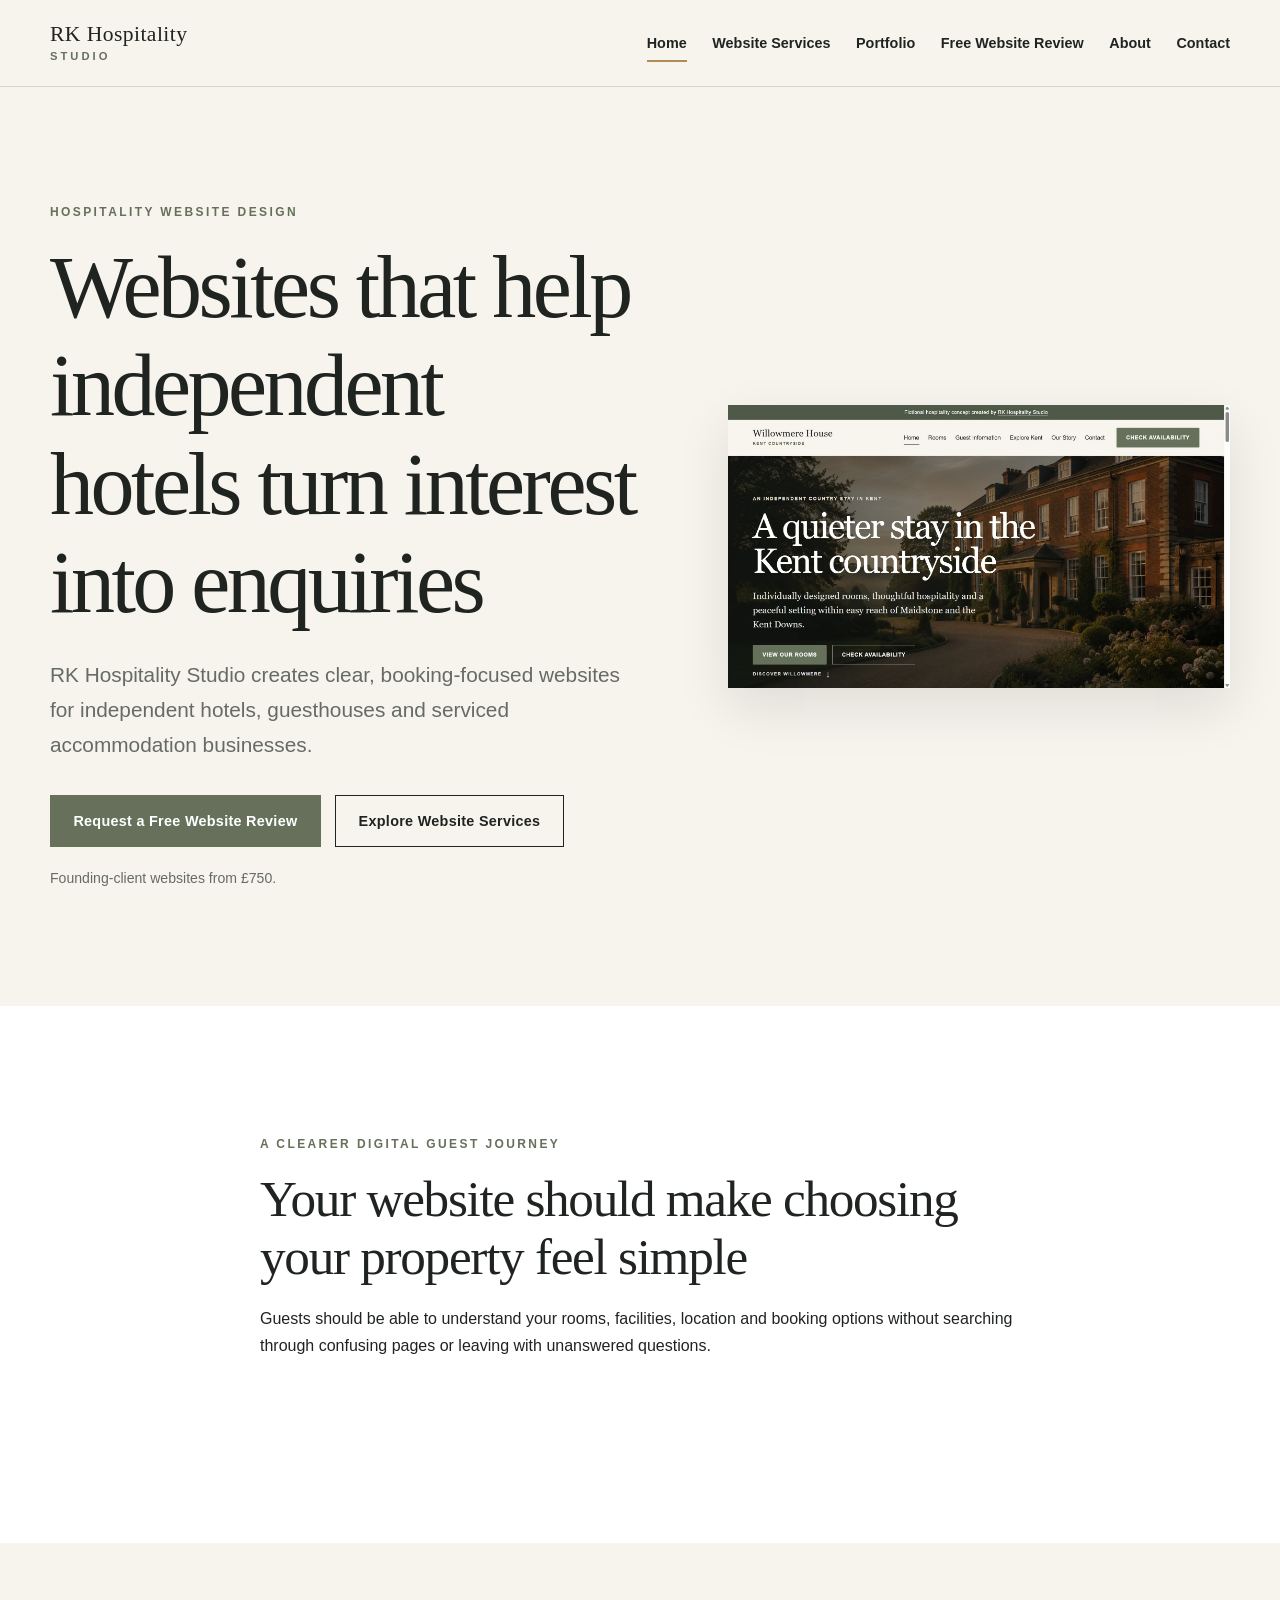
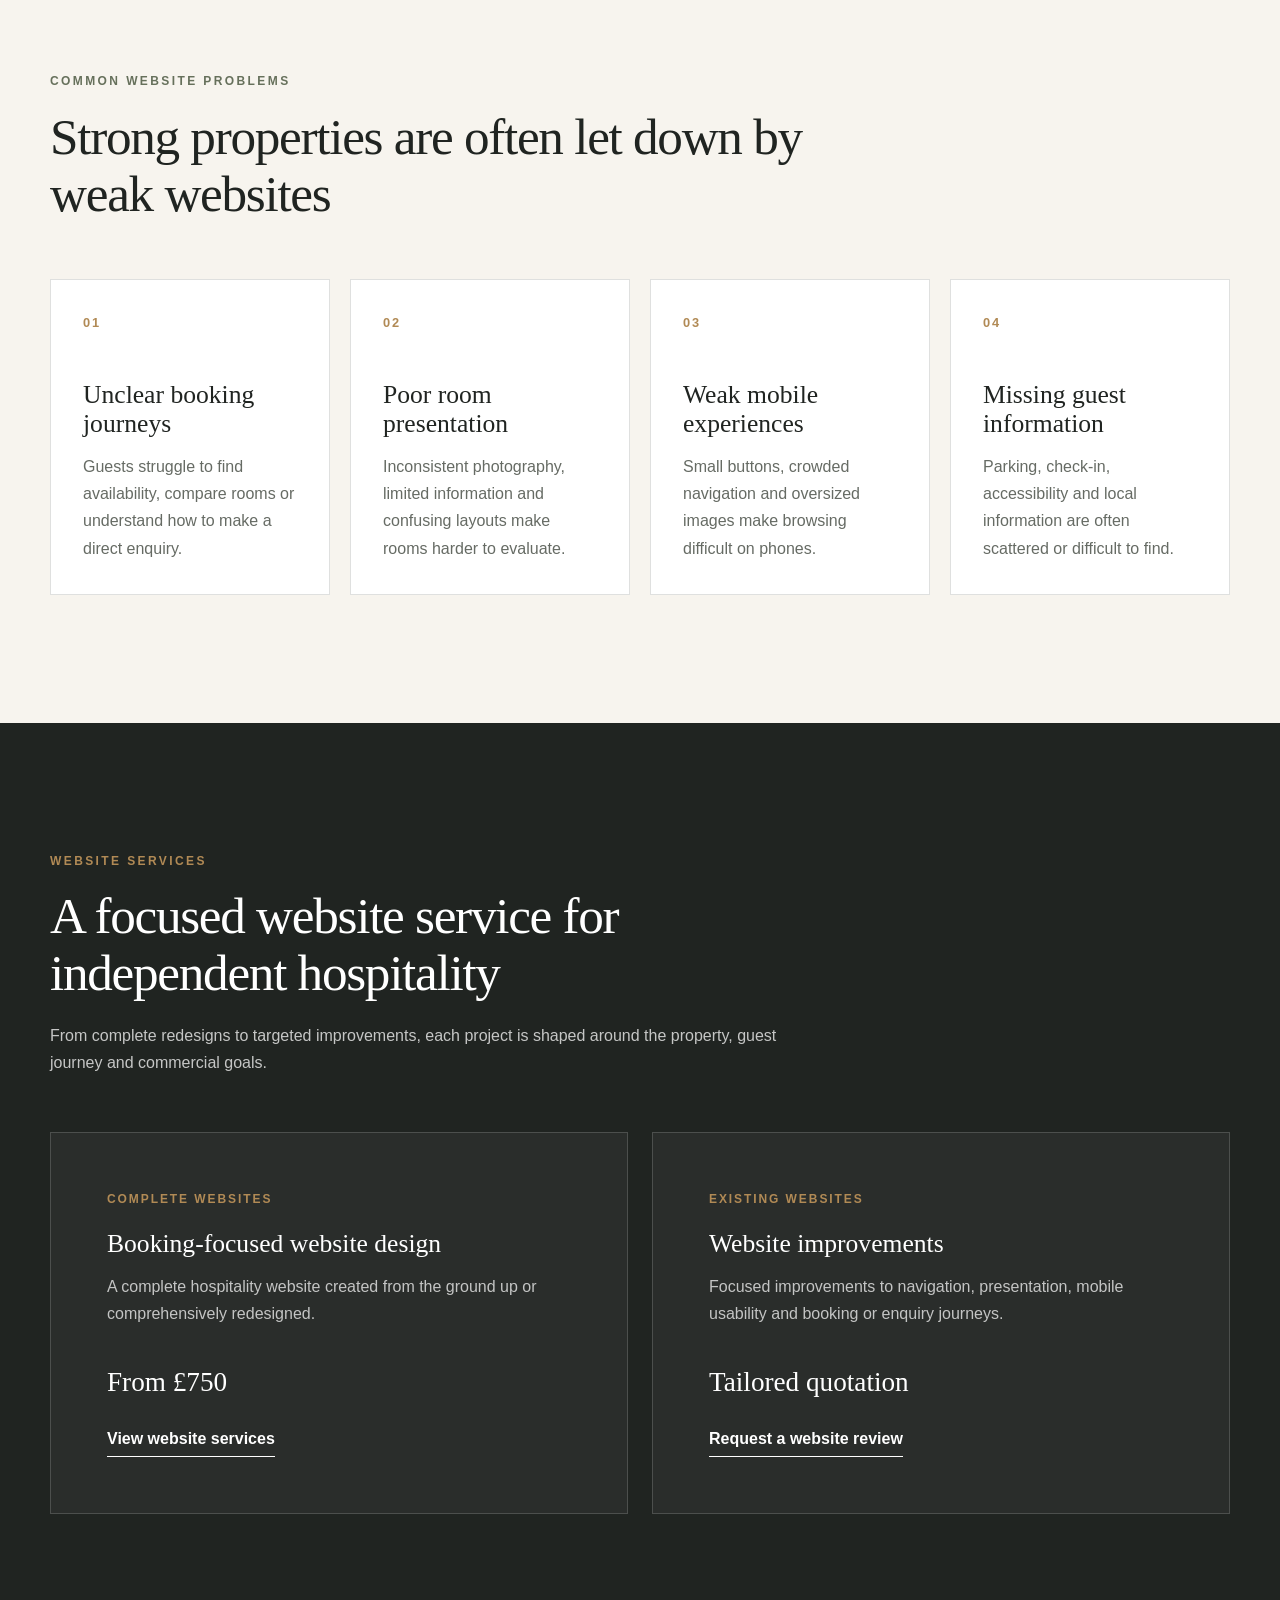
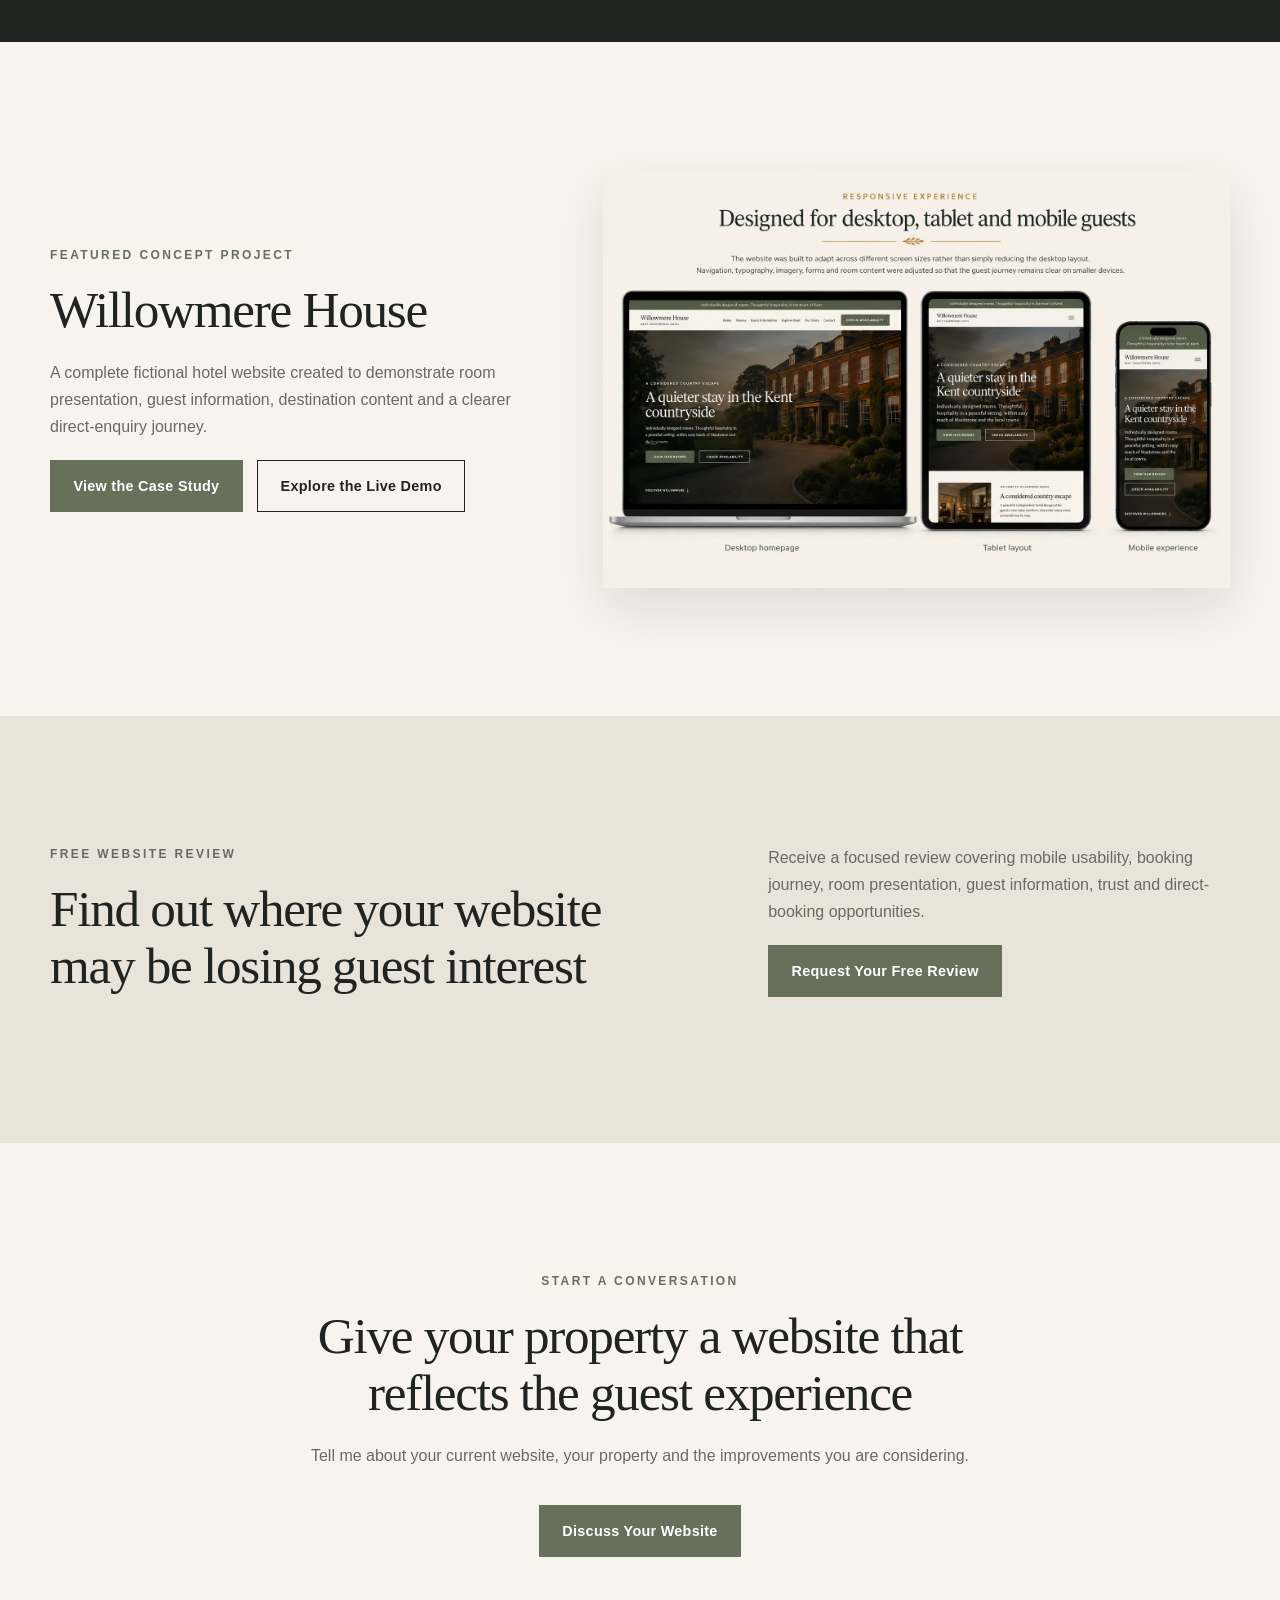
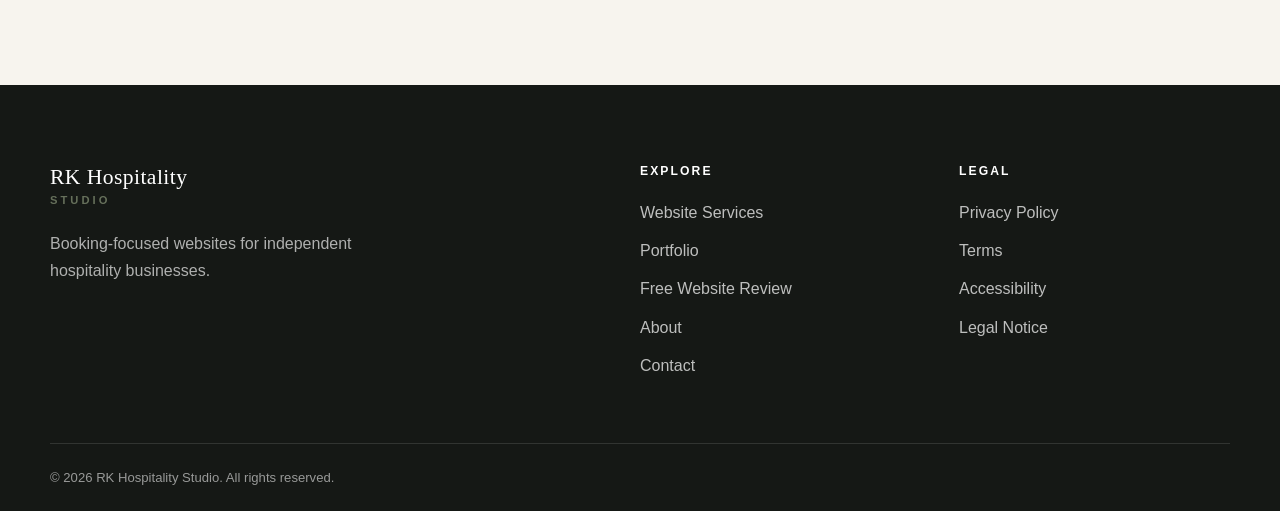
==== commit b7dacef8: "Fix homepage structured data" ====
--- a/index.html
+++ b/index.html
@@ -85,7 +85,7 @@
             "Hospitality website redesign",
             "Website improvements",
             "Website reviews"
-        }
+        ]
     }
     </script>
     <link
--- a/css/styles.css
+++ b/css/styles.css
@@ -313,15 +313,6 @@
 .hero-visual {
     position: relative;
 }
-.hero-visual::before {
-    position: absolute;
-    top: -2rem;
-    right: -2rem;
-    width: 75%;
-    height: 75%;
-    border: 1px solid var(--colour-brass);
-    content: "";
-}
 /* --------------------------------------------------
    Cards
 -------------------------------------------------- */
@@ -761,21 +752,6 @@
     margin: 0;
     color: rgba(255, 255, 255, 0.78);
 }
-.case-study-showcase-placeholder {
-    min-height: 680px;
-    display: grid;
-    place-items: center;
-    padding: 2rem;
-    background:
-        linear-gradient(
-            145deg,
-            rgba(102, 112, 91, 0.82),
-            rgba(32, 36, 33, 0.96)
-        );
-    box-shadow: var(--shadow-soft);
-    color: rgba(255, 255, 255, 0.82);
-    text-align: center;
-}
 .case-study-two-column {
     display: grid;
     grid-template-columns: minmax(0, 0.85fr) minmax(0, 1.15fr);
@@ -1181,33 +1157,6 @@
 .about-hero-visual {
     position: relative;
 }
-.about-hero-visual::before {
-    position: absolute;
-    top: -2rem;
-    right: -2rem;
-    width: 75%;
-    height: 75%;
-    border: 1px solid var(--colour-brass);
-    content: "";
-}
-.about-image-placeholder,
-.founder-image-placeholder {
-    position: relative;
-    z-index: 1;
-    min-height: 560px;
-    display: grid;
-    place-items: center;
-    padding: 2rem;
-    background:
-        linear-gradient(
-            145deg,
-            rgba(102, 112, 91, 0.82),
-            rgba(32, 36, 33, 0.96)
-        );
-    box-shadow: var(--shadow-soft);
-    color: rgba(255, 255, 255, 0.82);
-    text-align: center;
-}
 .about-introduction-grid,
 .principles-grid,
 .current-stage-grid {
@@ -1420,10 +1369,20 @@
 }
 .legal-navigation-panel {
     position: sticky;
-    top: 120px;
-    padding: 1.5rem;
-    border-top: 3px solid var(--colour-brass);
-    background: var(--colour-ivory);
+    top: 7rem;
+    align-self: start;
+    max-height: calc(100vh - 9rem);
+    overflow-y: auto;
+    padding: 2rem;
+    background: var(--colour-stone);
+    border-top: 4px solid var(--colour-brass);
+}
+.legal-navigation-panel::-webkit-scrollbar {
+    width: 6px;
+}
+.legal-navigation-panel::-webkit-scrollbar-thumb {
+    background: rgba(102, 112, 91, 0.35);
+    border-radius: 999px;
 }
 .legal-navigation-title {
     margin-bottom: 1rem;
@@ -1801,6 +1760,32 @@
     color: var(--colour-text-muted);
     font-size: 0.85rem;
     line-height: 1.65;
+}
+/* --------------------------------------------------
+   About page founder photography
+-------------------------------------------------- */
+.founder-image-frame {
+    overflow: hidden;
+    background: var(--colour-stone);
+    box-shadow: var(--shadow-soft);
+}
+.founder-image-frame img {
+    width: 100%;
+    height: 100%;
+    display: block;
+    aspect-ratio: 4 / 5;
+    object-fit: cover;
+    object-position: center center;
+}
+.about-working-image {
+    overflow: hidden;
+    background: var(--colour-stone);
+    box-shadow: var(--shadow-soft);
+}
+.about-working-image img {
+    width: 100%;
+    height: auto;
+    display: block;
 }
 /* --------------------------------------------------
    Tablet
@@ -1988,11 +1973,13 @@
         position: static;
         max-width: 760px;
     }
-}
-@media (max-width: 1000px) and (min-height: 700px) {
-    .primary-navigation {
-        justify-content: center;
-        padding-top: 6rem;
+    .site-header {
+    min-height: auto;
+    }
+    .header-inner {
+        min-height: 76px;
+        padding-top: 0;
+        padding-bottom: 0;
     }
 }
 /* --------------------------------------------------
@@ -2001,9 +1988,6 @@
 @media (max-width: 650px) {
     .container {
         width: min(calc(100% - 1.5rem), var(--container-width));
-    }
-    .header-inner {
-        min-height: 74px;
     }
     .brand-name {
         font-size: 1.12rem;
@@ -2067,9 +2051,6 @@
     .outcome-grid {
         grid-template-columns: 1fr;
     }
-    .case-study-showcase-placeholder{
-        min-height: 380px;
-    }
     .website-structure-list > div {
         grid-template-columns: 1fr;
         gap: 0.35rem;
@@ -2099,14 +2080,6 @@
     .approach-grid {
         grid-template-columns: 1fr;
     }
-    .about-image-placeholder,
-    .founder-image-placeholder {
-        min-height: 380px;
-    }
-    .about-hero-visual::before {
-        top: -1rem;
-        right: -0.6rem;
-    }
     .contact-options-grid {
         grid-template-columns: 1fr;
     }
@@ -2127,6 +2100,9 @@
     .legal-details-list > div {
         grid-template-columns: 1fr;
         gap: 0.35rem;
+    }
+    .header-inner {
+        min-height: 68px;
     }
 }
 /* --------------------------------------------------
